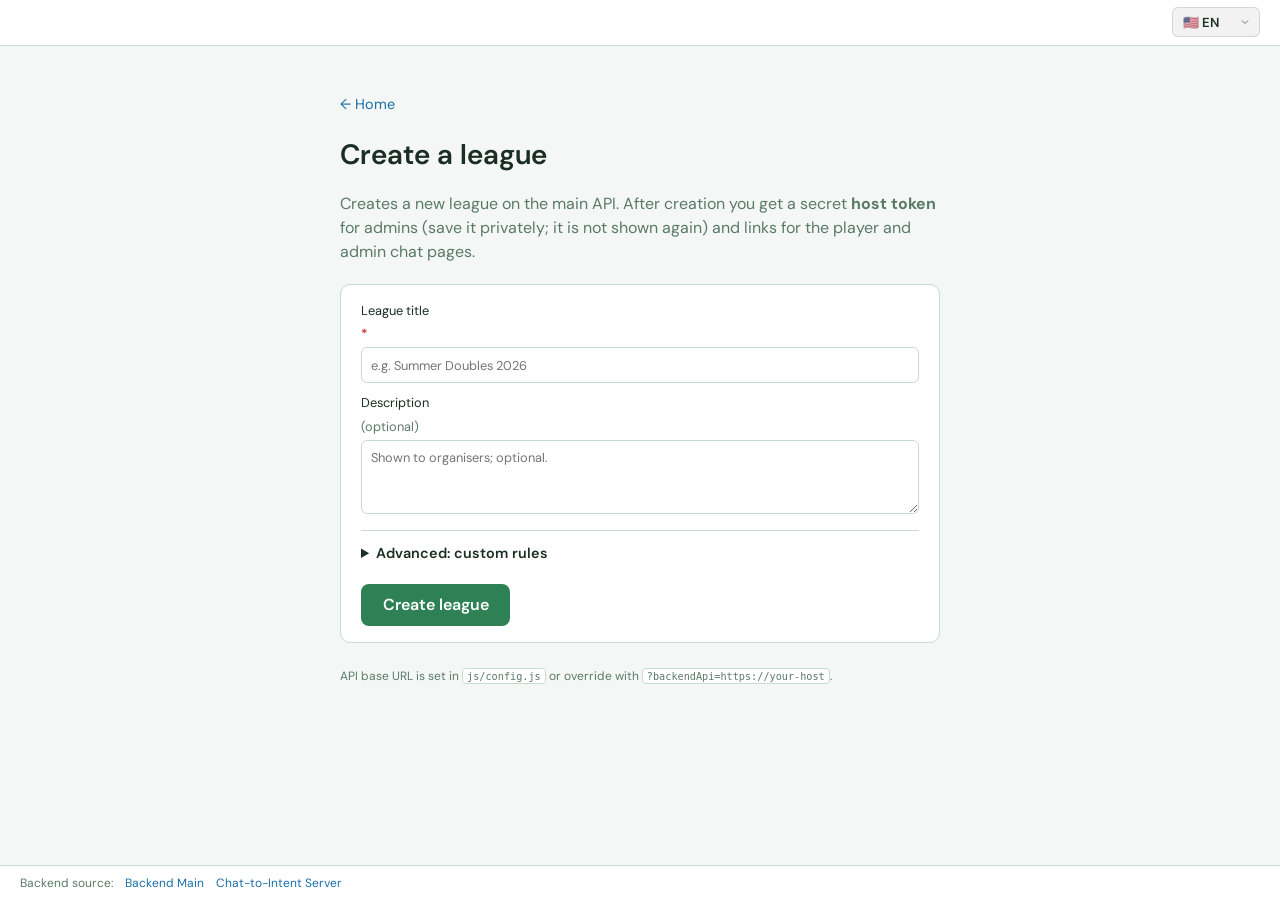
==== create-league/index.html @ a0572a2d "refactoring_unifying_term_eligible_players_to_allowlist" ====
<!DOCTYPE html>
<html lang="en">
  <head>
    <meta charset="UTF-8" />
    <meta name="viewport" content="width=device-width, initial-scale=1" />
    <title>Create league — Tennis League Management Bot</title>
    <link rel="preconnect" href="https://fonts.googleapis.com" />
    <link rel="preconnect" href="https://fonts.gstatic.com" crossorigin />
    <link
      href="https://fonts.googleapis.com/css2?family=DM+Sans:ital,opsz,wght@0,9..40,400;0,9..40,500;0,9..40,600;1,9..40,400&family=Noto+Sans+KR:wght@400;500;600&display=swap"
      rel="stylesheet"
    />
    <link rel="stylesheet" href="/css/styles.css" />
    <script>
      (function () {
        var t = localStorage.getItem("tlchat-theme");
        if (!t) t = window.matchMedia && window.matchMedia("(prefers-color-scheme: dark)").matches ? "dark" : "light";
        document.documentElement.setAttribute("data-theme", t);
      })();
    </script>
  </head>
  <body data-i18n-title-key="meta.titleCreateLeague">
    <div id="tlchat-site-header-root"></div>
    <main class="landing create-league-page">
      <p class="create-league-back">
        <a href="/" data-i18n="common.homeLink"></a>
      </p>
      <h1 data-i18n="createLeague.h1"></h1>
      <p class="create-league-intro" data-i18n-html="createLeague.introHtml"></p>

      <form id="create-league-form" class="create-league-form" novalidate>
        <div class="form-grid">
          <label>
            <span data-i18n="createLeague.labelTitle"></span> <span class="req">*</span>
            <input
              type="text"
              name="title"
              required
              autocomplete="organization"
              maxlength="500"
              data-i18n-placeholder="createLeague.placeholderTitle"
            />
          </label>
          <label>
            <span data-i18n="createLeague.labelDescription"></span>
            <span class="optional-label" data-i18n="createLeague.optional"></span>
            <textarea
              name="description"
              rows="3"
              maxlength="2000"
              data-i18n-placeholder="createLeague.placeholderDescription"
            ></textarea>
          </label>
        </div>

        <details class="create-league-advanced">
          <summary data-i18n="createLeague.advancedSummary"></summary>
          <p class="hint" data-i18n="createLeague.advancedHint"></p>
          <div class="form-grid">
            <label>
              <span class="field-label-with-help">
                <span data-i18n="createLeague.labelMatchPair"></span>
                <button
                  type="button"
                  class="help-icon"
                  data-help-key="matchPair"
                  aria-haspopup="dialog"
                  data-i18n-aria-label="createLeague.help.matchPairAria"
                >
                  ?
                </button>
              </span>
              <select name="match_pair_idempotency">
                <option value="once_per_league" selected data-i18n="createLeague.optionOncePerLeague"></option>
                <option value="none" data-i18n="createLeague.optionAllowMultiple"></option>
              </select>
            </label>
            <label>
              <span class="field-label-with-help">
                <span data-i18n="createLeague.labelOneTeamPerPlayer"></span>
                <button
                  type="button"
                  class="help-icon"
                  data-help-key="oneTeamPerPlayer"
                  aria-haspopup="dialog"
                  data-i18n-aria-label="createLeague.help.oneTeamPerPlayerAria"
                >
                  ?
                </button>
              </span>
              <select name="one_team_per_player">
                <option value="false" data-i18n="createLeague.optionOTPPFalse"></option>
                <option value="true" selected data-i18n="createLeague.optionOTPPTrue"></option>
              </select>
            </label>
            <div class="allowlist-field">
              <span class="field-label-with-help allowlist-label-row">
                <label
                  for="require-allowlist-toggle"
                  data-i18n="createLeague.labelRequireAllowlist"
                ></label>
                <input
                  type="checkbox"
                  name="require_allowlist"
                  id="require-allowlist-toggle"
                  class="allowlist-toggle-input"
                  data-allowlist-toggle
                />
                <button
                  type="button"
                  class="help-icon"
                  data-help-key="requireAllowlist"
                  aria-haspopup="dialog"
                  data-i18n-aria-label="createLeague.help.requireAllowlistAria"
                >
                  ?
                </button>
              </span>
              <div
                class="chips-input"
                data-allowlist-chips
                data-enabled="false"
                aria-disabled="true"
              >
                <input
                  type="text"
                  id="allowlist-chips-input"
                  class="chips-input-field"
                  autocomplete="off"
                  spellcheck="false"
                  disabled
                  data-i18n-placeholder="createLeague.allowlistChipsPlaceholder"
                  data-i18n-aria-label="createLeague.allowlistChipsAria"
                />
              </div>
              <p class="hint" data-i18n="createLeague.allowlistChipsHint"></p>
              <p class="hint" data-i18n="createLeague.requireAllowlistHint"></p>
            </div>
            <label>
              <span class="field-label-with-help">
                <span data-i18n="createLeague.labelRankingSubject"></span>
                <button
                  type="button"
                  class="help-icon"
                  data-help-key="rankingSubject"
                  aria-haspopup="dialog"
                  data-i18n-aria-label="createLeague.help.rankingSubjectAria"
                >
                  ?
                </button>
              </span>
              <select name="ranking_subject">
                <option value="team" selected data-i18n="createLeague.optionRankingSubjectTeam"></option>
                <option value="player" data-i18n="createLeague.optionRankingSubjectPlayer"></option>
              </select>
            </label>
            <p class="hint create-league-cross-rule-hint" data-i18n="createLeague.crossRuleHint"></p>
            <label>
              <span class="field-label-with-help">
                <span data-i18n="createLeague.labelTieBreakerPrimary"></span>
                <button
                  type="button"
                  class="help-icon"
                  data-help-key="tieBreakers"
                  aria-haspopup="dialog"
                  data-i18n-aria-label="createLeague.help.tieBreakersAria"
                >
                  ?
                </button>
              </span>
              <select name="tie_breaker_primary" data-tie-breaker="primary">
                <option value="matches_won" selected data-i18n="createLeague.metricMatchesWon"></option>
                <option value="match_diff" data-i18n="createLeague.metricMatchDiff"></option>
                <option value="games_won" data-i18n="createLeague.metricGamesWon"></option>
                <option value="games_lost" data-i18n="createLeague.metricGamesLost"></option>
                <option value="games_diff" data-i18n="createLeague.metricGamesDiff"></option>
                <option value="win_pct" data-i18n="createLeague.metricWinPct"></option>
              </select>
            </label>
            <label>
              <span data-i18n="createLeague.labelTieBreakerSecondary"></span>
              <select name="tie_breaker_secondary" data-tie-breaker="secondary">
                <option value="" selected data-i18n="createLeague.metricNone"></option>
                <option value="matches_won" data-i18n="createLeague.metricMatchesWon"></option>
                <option value="match_diff" data-i18n="createLeague.metricMatchDiff"></option>
                <option value="games_won" data-i18n="createLeague.metricGamesWon"></option>
                <option value="games_lost" data-i18n="createLeague.metricGamesLost"></option>
                <option value="games_diff" data-i18n="createLeague.metricGamesDiff"></option>
                <option value="win_pct" data-i18n="createLeague.metricWinPct"></option>
              </select>
            </label>
            <label>
              <span data-i18n="createLeague.labelTieBreakerTertiary"></span>
              <select name="tie_breaker_tertiary" data-tie-breaker="tertiary">
                <option value="" selected data-i18n="createLeague.metricNone"></option>
                <option value="matches_won" data-i18n="createLeague.metricMatchesWon"></option>
                <option value="match_diff" data-i18n="createLeague.metricMatchDiff"></option>
                <option value="games_won" data-i18n="createLeague.metricGamesWon"></option>
                <option value="games_lost" data-i18n="createLeague.metricGamesLost"></option>
                <option value="games_diff" data-i18n="createLeague.metricGamesDiff"></option>
                <option value="win_pct" data-i18n="createLeague.metricWinPct"></option>
              </select>
            </label>
          </div>
        </details>

        <div class="create-league-actions">
          <button type="submit" class="btn-primary" id="create-league-submit" data-i18n="createLeague.submit"></button>
        </div>
      </form>

      <div id="create-league-error" class="create-league-alert create-league-alert-error" hidden></div>

      <section id="create-league-success" class="create-league-success" hidden>
        <h2 data-i18n="createLeague.successH2"></h2>
        <p data-i18n="createLeague.successP"></p>
        <dl class="create-league-credentials">
          <div>
            <dt data-i18n="createLeague.hostToken"></dt>
            <dd>
              <code id="out-host-token"></code>
              <button type="button" class="btn-ghost" data-copy-target="out-host-token" data-i18n="createLeague.copy"></button>
            </dd>
          </div>
        </dl>
        <div class="create-league-links">
          <p><strong data-i18n="createLeague.openPages"></strong></p>
          <ul>
            <li><a id="link-player" href="#" data-i18n="createLeague.linkPlayer"></a></li>
            <li><a id="link-admin" href="#" data-i18n="createLeague.linkAdmin"></a></li>
          </ul>
        </div>
      </section>

      <p class="hint create-league-config-hint" data-i18n-html="common.configHint"></p>
    </main>

    <div id="create-league-help-modal" class="help-modal" hidden>
      <div class="help-modal-backdrop" tabindex="-1" aria-hidden="true"></div>
      <div
        class="help-modal-card"
        role="dialog"
        aria-modal="true"
        aria-labelledby="create-league-help-title"
      >
        <div class="help-modal-header">
          <h2 id="create-league-help-title" class="help-modal-title"></h2>
          <button
            type="button"
            class="help-modal-close"
            data-i18n-aria-label="createLeague.help.modalCloseAria"
          >
            ×
          </button>
        </div>
        <div id="create-league-help-body" class="help-modal-body"></div>
      </div>
    </div>
    <footer class="chat-footer">
      <span data-i18n="footer.backendSource"></span>
      <a href="https://github.com/swjeong0825/TLMB_backend_main" target="_blank" rel="noopener noreferrer">Backend Main</a>
      <a href="https://github.com/swjeong0825/TLMB_chat_to_intent" target="_blank" rel="noopener noreferrer">Chat-to-Intent Server</a>
    </footer>
    <script src="/js/i18n.js"></script>
    <script src="/js/site-header.js"></script>
    <script src="/js/config.js"></script>
    <script src="/js/user-facing-errors.js"></script>
    <script src="/js/create-league.js"></script>
    <script>
      TLCHAT_I18N.initPage();
    </script>
  </body>
</html>
---- css/styles.css ----
:root {
  --bg: #0f1419;
  --surface: #1a2332;
  --surface-2: #243044;
  --border: #2d3a4f;
  --text: #e8eef7;
  --muted: #8b9cb3;
  --accent: #3d9a6a;
  --accent-dim: #2d7a52;
  --danger: #c94c4c;
  --user-bubble: #1e4d3a;
  --bot-bubble: #243044;
  --warn: #c9a227;
  --theme-toggle-bg: rgba(255, 255, 255, 0.08);
  --theme-toggle-border: rgba(255, 255, 255, 0.15);
  font-family: "DM Sans", "Noto Sans KR", system-ui, sans-serif;
}

[data-theme="light"] {
  --bg: #f4f7f5;
  --surface: #ffffff;
  --surface-2: #eaf2ee;
  --border: #c8dbd1;
  --text: #1a2e24;
  --muted: #5a7a69;
  --accent: #2e8055;
  --accent-dim: #236644;
  --danger: #c0392b;
  --user-bubble: #d4eddf;
  --bot-bubble: #ffffff;
  --warn: #b07d10;
  --theme-toggle-bg: rgba(0, 0, 0, 0.05);
  --theme-toggle-border: rgba(0, 0, 0, 0.12);
}

[data-theme="light"] a {
  color: #1a6fa8;
}

[data-theme="light"] .badge.admin {
  color: #8a5f00;
  background: rgba(201, 162, 39, 0.15);
}

[data-theme="light"] .msg-error {
  background: rgba(192, 57, 43, 0.09);
}

[data-theme="light"] .response-callout-success {
  background: rgba(46, 128, 85, 0.1);
}

[data-theme="light"] .response-callout-clarify {
  background: rgba(234, 179, 8, 0.2);
  border-color: rgba(176, 125, 16, 0.35);
  border-left-color: var(--warn);
}

[data-theme="light"] .btn-secondary:hover {
  background: rgba(46, 128, 85, 0.12);
}

*,
*::before,
*::after {
  box-sizing: border-box;
}

html,
body {
  margin: 0;
  height: 100%;
  background: var(--bg);
  color: var(--text);
  line-height: 1.5;
}

body {
  display: flex;
  flex-direction: column;
}

#app-root {
  display: flex;
  flex-direction: column;
  flex: 1;
  min-height: 0;
}

a {
  color: #7ec8ff;
  text-decoration: none;
}

a:hover {
  text-decoration: underline;
}

.landing {
  flex: 1;
  max-width: 40rem;
  margin: 3rem auto;
  padding: 0 1.25rem;
  width: 100%;
}

.landing h1 {
  font-weight: 600;
  font-size: 1.75rem;
  margin-bottom: 0.5rem;
}

.landing code {
  font-size: 0.85em;
  background: var(--surface);
  padding: 0.15em 0.4em;
  border-radius: 4px;
  border: 1px solid var(--border);
}

.landing .examples {
  margin-top: 1.5rem;
  padding: 1rem 1.25rem;
  background: var(--surface);
  border: 1px solid var(--border);
  border-radius: 10px;
}

.landing .examples h2 {
  font-size: 1rem;
  margin: 0 0 0.75rem;
  color: var(--muted);
  font-weight: 500;
}

.landing .examples ul {
  margin: 0;
  padding-left: 1.25rem;
}

.landing .examples li {
  margin: 0.5rem 0;
  word-break: break-all;
}

.app-header {
  flex-shrink: 0;
  padding: 0.85rem 1.25rem;
  border-bottom: 1px solid var(--border);
  background: var(--surface);
  display: flex;
  align-items: center;
  justify-content: space-between;
  gap: 1rem;
  flex-wrap: wrap;
}

.app-header > div:first-child {
  display: flex;
  flex-direction: row;
  align-items: center;
  gap: 0.5rem;
  flex-wrap: wrap;
  min-width: 0;
}

.app-header h1,
.app-header .chat-header-title {
  margin: 0;
  font-size: 1.1rem;
  font-weight: 600;
}

.chat-header-title-block {
  flex: 1 1 auto;
  min-width: min(14rem, 72vw);
  max-width: 100%;
  min-height: 1.35em;
  text-align: left;
}

.chat-header-title.chat-header-title--loading {
  display: flex;
  align-items: center;
  justify-content: center;
  min-height: 1.35em;
}

.chat-header-title-loader {
  display: inline-flex;
  align-items: center;
  gap: 0.35rem;
}

.chat-header-title-dot {
  width: 0.35rem;
  height: 0.35rem;
  border-radius: 50%;
  background: var(--muted);
  opacity: 0.45;
  animation: chat-header-title-dot 1.05s ease-in-out infinite;
}

.chat-header-title-dot:nth-child(2) {
  animation-delay: 0.15s;
}

.chat-header-title-dot:nth-child(3) {
  animation-delay: 0.3s;
}

@keyframes chat-header-title-dot {
  0%,
  70%,
  100% {
    transform: translateY(0);
    opacity: 0.35;
  }
  35% {
    transform: translateY(-0.22rem);
    opacity: 1;
  }
}

.app-header .meta {
  font-size: 0.8rem;
  color: var(--muted);
  max-width: 28rem;
  word-break: break-all;
}

.badge {
  display: inline-block;
  font-size: 0.7rem;
  font-weight: 600;
  text-transform: uppercase;
  letter-spacing: 0.04em;
  padding: 0.2rem 0.5rem;
  border-radius: 4px;
  background: var(--surface-2);
  color: var(--muted);
  border: 1px solid var(--border);
}

.badge.admin {
  border-color: var(--warn);
  color: #f0d060;
  background: rgba(201, 162, 39, 0.12);
}

.app-header .badge {
  flex-shrink: 0;
}

.chat-main {
  flex: 1;
  display: flex;
  flex-direction: column;
  max-width: 52rem;
  width: 100%;
  margin: 0 auto;
  min-height: 0;
}

@media (min-width: 521px) {
  .chat-main.is-empty {
    justify-content: center;
    padding-bottom: 4rem;
  }

  .chat-main.is-empty .messages {
    display: none;
  }
}

.messages {
  flex: 1;
  overflow-y: auto;
  padding: 1rem 1.25rem 1.5rem;
  display: flex;
  flex-direction: column;
  gap: 1rem;
}

.msg {
  max-width: 92%;
  padding: 0.75rem 1rem;
  border-radius: 12px;
  border: 1px solid var(--border);
}

.msg.user {
  align-self: flex-end;
  background: var(--user-bubble);
}

.msg.assistant {
  align-self: flex-start;
  background: var(--bot-bubble);
}

.msg .label {
  font-size: 0.7rem;
  text-transform: uppercase;
  letter-spacing: 0.05em;
  color: var(--muted);
  margin-bottom: 0.35rem;
}

.msg-error {
  border-color: var(--danger);
  background: rgba(201, 76, 76, 0.12);
}

.msg-error .error-user-facing {
  font-size: 0.9rem;
  line-height: 1.45;
}

.msg-loading {
  max-width: max-content;
}

.typing-indicator {
  display: inline-flex;
  align-items: center;
  gap: 0.25rem;
  padding: 0.15rem 0;
  height: 1rem;
}

.typing-indicator > span {
  width: 0.4rem;
  height: 0.4rem;
  border-radius: 50%;
  background: var(--muted);
  display: inline-block;
  opacity: 0.35;
  animation: tlchat-typing-bounce 1.2s infinite ease-in-out;
}

.typing-indicator > span:nth-child(2) {
  animation-delay: 0.15s;
}

.typing-indicator > span:nth-child(3) {
  animation-delay: 0.3s;
}

@keyframes tlchat-typing-bounce {
  0%,
  60%,
  100% {
    opacity: 0.35;
    transform: translateY(0);
  }
  30% {
    opacity: 1;
    transform: translateY(-3px);
  }
}

@media (prefers-reduced-motion: reduce) {
  .typing-indicator > span {
    animation: none;
    opacity: 0.55;
  }
}

.data-panel {
  margin-top: 0.75rem;
  padding-top: 0.75rem;
  border-top: 1px solid var(--border);
}

.data-panel h3 {
  margin: 0 0 0.5rem;
  font-size: 0.85rem;
  font-weight: 600;
  color: var(--muted);
}

.server-message {
  font-size: 0.9rem;
  line-height: 1.45;
  margin-bottom: 0.35rem;
}

.response-callout {
  padding: 0.65rem 0.85rem;
  border-radius: 10px;
  border: 1px solid var(--border);
  font-size: 0.9rem;
  line-height: 1.45;
}

.response-callout-clarify {
  background: rgba(234, 179, 8, 0.14);
  border-color: rgba(201, 162, 39, 0.4);
  border-left-width: 3px;
  border-left-color: var(--warn);
}

.response-callout-success {
  background: rgba(61, 154, 106, 0.12);
  border-color: var(--accent);
}

.response-json {
  max-height: 14rem;
  overflow: auto;
  margin: 0.5rem 0 0;
  padding: 0.65rem 0.75rem;
  border-radius: 8px;
  background: var(--bg);
  border: 1px solid var(--border);
  font-size: 0.72rem;
  line-height: 1.4;
}

.roster-block {
  margin-top: 0.65rem;
}

.roster-block:first-child {
  margin-top: 0;
}

.roster-heading {
  margin: 0 0 0.4rem;
  font-size: 0.72rem;
  font-weight: 600;
  text-transform: uppercase;
  letter-spacing: 0.05em;
  color: var(--muted);
}

.roster-list {
  list-style: none;
  margin: 0;
  padding: 0;
  display: flex;
  flex-direction: column;
  gap: 0.35rem;
}

.roster-item {
  margin: 0;
  padding: 0.5rem 0.65rem;
  border-radius: 8px;
  background: var(--bg);
  border: 1px solid var(--border);
  font-size: 0.88rem;
}

.roster-pair {
  font-weight: 500;
}

.roster-plus {
  color: var(--muted);
  font-weight: 400;
}

.roster-list-players .roster-item {
  padding: 0.4rem 0.65rem;
}

table.data {
  width: 100%;
  border-collapse: collapse;
  font-size: 0.85rem;
}

table.data th,
table.data td {
  text-align: left;
  padding: 0.45rem 0.5rem;
  border-bottom: 1px solid var(--border);
}

table.data th {
  color: var(--muted);
  font-weight: 500;
}

.standings-table-wrap {
  overflow-x: auto;
  max-width: 100%;
}

table.data th.standings-metric-rank,
table.data td.standings-metric-rank strong {
  font-weight: 700;
}

table.data th.standings-metric-rank {
  color: var(--text);
}

.match-form-roster-notes {
  margin-top: 0.5rem;
  margin-bottom: 0.15rem;
}

.match-form-roster-notes p {
  margin: 0.4em 0;
}

.match-form-roster-notes p:first-child {
  margin-top: 0;
}

.match-form-roster-notes .roster-note-warn {
  color: var(--warn);
}

.action-card {
  margin-top: 0.75rem;
  padding: 1rem;
  background: var(--bg);
  border: 1px solid var(--border);
  border-radius: 8px;
}

.action-card .row {
  display: grid;
  gap: 0.35rem;
  margin-bottom: 0.65rem;
  font-size: 0.8rem;
}

.action-card .row label {
  color: var(--muted);
  font-size: 0.72rem;
  text-transform: uppercase;
  letter-spacing: 0.04em;
}

.action-card .method-url {
  word-break: break-all;
  font-family: ui-monospace, monospace;
  font-size: 0.78rem;
}

.action-card fieldset {
  border: 1px solid var(--border);
  border-radius: 8px;
  margin: 0.75rem 0 0;
  padding: 0.75rem;
}

.action-card fieldset legend {
  font-size: 0.75rem;
  color: var(--muted);
  padding: 0 0.35rem;
}

.form-grid {
  display: grid;
  gap: 0.65rem;
}

.form-grid label {
  display: flex;
  flex-direction: column;
  gap: 0.25rem;
  font-size: 0.8rem;
}

.form-grid input {
  padding: 0.45rem 0.55rem;
  border-radius: 6px;
  border: 1px solid var(--border);
  background: var(--surface);
  color: var(--text);
  font: inherit;
  width: 100%;
  min-width: 0;
  box-sizing: border-box;
}

.form-grid .nick-pair {
  display: grid;
  grid-template-columns: 1fr 1fr;
  gap: 0.5rem;
  align-items: end;
  min-width: 0;
}

.form-grid .nick-pair label {
  min-width: 0;
}

.form-scores-group {
  display: flex;
  flex-direction: column;
  gap: 0.35rem;
}

.form-scores-heading {
  font-size: 0.8rem;
  font-weight: 600;
  color: var(--text);
  margin: 0;
}

.form-scores-row {
  display: grid;
  grid-template-columns: 1fr 1fr;
  gap: 0.5rem;
  align-items: end;
  min-width: 0;
}

.form-scores-row label {
  display: flex;
  flex-direction: column;
  gap: 0.25rem;
  font-size: 0.8rem;
  min-width: 0;
}

/* Match score picker: <select> renders as a native wheel on iOS and a
 * list/dropdown elsewhere, all of which prevent free-form typing. */
.form-score-select {
  padding: 0.45rem 0.55rem;
  border-radius: 6px;
  border: 1px solid var(--border);
  background: var(--surface);
  color: var(--text);
  font: inherit;
  width: 100%;
  min-width: 0;
  box-sizing: border-box;
  appearance: auto;
}

@media (max-width: 520px) {
  .form-score-select {
    font-size: 1rem;
  }
}

.composer {
  flex-shrink: 0;
  padding: 0.85rem 1.25rem 1.25rem;
  border-top: 1px solid var(--border);
  background: var(--surface);
}

.composer form {
  display: flex;
  gap: 0.5rem;
  align-items: flex-end;
}

.composer-input-wrap {
  position: relative;
  flex: 1;
}

.chat-mention-popover {
  position: absolute;
  left: 0;
  right: 0;
  bottom: 100%;
  margin-bottom: 6px;
  max-height: min(220px, 40vh);
  overflow-y: auto;
  border-radius: 10px;
  border: 1px solid var(--border);
  background: var(--surface);
  box-shadow: 0 -4px 20px rgba(0, 0, 0, 0.12);
  z-index: 20;
}

[data-theme="dark"] .chat-mention-popover {
  box-shadow: 0 -4px 24px rgba(0, 0, 0, 0.45);
}

.chat-mention-item {
  padding: 0.45rem 0.65rem;
  font-size: 0.9rem;
  cursor: pointer;
  color: var(--text);
  border-bottom: 1px solid var(--border);
}

.chat-mention-item:last-child {
  border-bottom: none;
}

.chat-mention-item[role="option"]:hover,
.chat-mention-item[role="option"].is-active {
  background: rgba(61, 154, 106, 0.14);
}

.chat-mention-item.chat-mention-status {
  cursor: default;
  color: var(--muted);
  font-size: 0.85rem;
}

.chat-mention-item.chat-mention-status:hover {
  background: transparent;
}

.composer textarea {
  width: 100%;
  min-height: 4.5rem;
  resize: none;
  overflow-y: hidden;
  padding: 0.55rem 3rem 0.55rem 0.65rem;
  border-radius: 12px;
  border: 1px solid var(--border);
  background: var(--bg);
  color: var(--text);
  font: inherit;
  line-height: 1.4;
  box-sizing: border-box;
}

.composer button[type="submit"] {
  position: absolute;
  right: 0.5rem;
  bottom: 0.65rem;
  width: 2rem;
  height: 2rem;
  border-radius: 50%;
  border: none;
  background: var(--accent);
  color: #fff;
  cursor: pointer;
  display: flex;
  align-items: center;
  justify-content: center;
  padding: 0;
  transition: background 0.15s;
}

.composer button[type="submit"]:hover {
  background: var(--accent-dim);
}

.composer button[type="submit"]:disabled {
  opacity: 0.4;
  cursor: not-allowed;
}

.btn-secondary {
  margin-top: 0.65rem;
  padding: 0.45rem 0.85rem;
  border-radius: 8px;
  border: 1px solid var(--accent);
  background: transparent;
  color: var(--accent);
  font: inherit;
  font-weight: 600;
  cursor: pointer;
}

.btn-secondary:hover {
  background: rgba(61, 154, 106, 0.15);
}

.btn-secondary:disabled {
  opacity: 0.5;
  cursor: not-allowed;
}

.match-picker .match-picker-heading {
  display: flex;
  flex-wrap: wrap;
  align-items: center;
  gap: 0.35rem;
  margin: 0 0 0.5rem;
  font-size: 0.8rem;
  color: var(--muted);
}

.match-picker .match-picker-heading-label {
  margin-right: 0.15rem;
}

.match-picker .match-picker-filter {
  display: inline-block;
  padding: 0.1rem 0.5rem;
  border: 1px solid var(--border);
  border-radius: 999px;
  background: var(--surface-2);
  color: var(--text);
  font-size: 0.78rem;
}

.match-picker-table td.match-picker-actions {
  width: 1%;
  white-space: nowrap;
  text-align: right;
}

.btn-edit-row {
  padding: 0.25rem 0.6rem;
  border-radius: 6px;
  border: 1px solid var(--accent);
  background: transparent;
  color: var(--accent);
  font: inherit;
  font-size: 0.78rem;
  font-weight: 600;
  cursor: pointer;
}

.btn-edit-row:hover {
  background: rgba(61, 154, 106, 0.15);
}

.match-picker-edit-row > td {
  padding: 0.25rem 0 0.65rem;
  border-bottom: 1px solid var(--border);
  background: transparent;
}

.match-picker-edit-card {
  margin-top: 0.35rem;
}

.hint {
  font-size: 0.75rem;
  color: var(--muted);
  margin-top: 0.5rem;
}

.chat-footer {
  flex-shrink: 0;
  display: flex;
  flex-wrap: wrap;
  align-items: center;
  gap: 0.75rem;
  padding: 0.5rem 1.25rem;
  border-top: 1px solid var(--border);
  background: var(--surface);
  font-size: 0.75rem;
  color: var(--muted);
}

/* Placeholder until site-header.js + initPage() replace it */
#tlchat-site-header-root:empty {
  display: none;
}

/* Top bar language switch (static pages) */
.site-header {
  flex-shrink: 0;
  display: flex;
  justify-content: flex-end;
  align-items: center;
  padding: 0.45rem 1.25rem;
  border-bottom: 1px solid var(--border);
  background: var(--surface);
}

.locale-dropdown-wrap {
  display: flex;
  align-items: center;
}

.locale-dropdown {
  margin: 0;
  padding: 0.35rem 2rem 0.35rem 0.65rem;
  border-radius: 6px;
  border: 1px solid var(--theme-toggle-border);
  background: var(--theme-toggle-bg);
  color: var(--text);
  font: inherit;
  font-size: 0.82rem;
  font-weight: 600;
  line-height: 1.3;
  cursor: pointer;
  min-width: 5.5rem;
  appearance: none;
  background-image: url("data:image/svg+xml,%3Csvg xmlns='http://www.w3.org/2000/svg' width='12' height='12' viewBox='0 0 24 24' fill='none' stroke='%238b9cb3' stroke-width='2'%3E%3Cpath d='M6 9l6 6 6-6'/%3E%3C/svg%3E");
  background-repeat: no-repeat;
  background-position: right 0.5rem center;
  transition: color 0.15s, background-color 0.15s, border-color 0.15s;
}

[data-theme="light"] .locale-dropdown {
  background-image: url("data:image/svg+xml,%3Csvg xmlns='http://www.w3.org/2000/svg' width='12' height='12' viewBox='0 0 24 24' fill='none' stroke='%235a7a69' stroke-width='2'%3E%3Cpath d='M6 9l6 6 6-6'/%3E%3C/svg%3E");
}

.locale-dropdown:hover {
  border-color: var(--border);
  background-color: var(--surface-2);
}

.locale-dropdown:focus {
  outline: 2px solid var(--accent);
  outline-offset: 2px;
}

.locale-dropdown option {
  font-weight: 500;
  background: var(--surface);
  color: var(--text);
}

.locale-dropdown--compact {
  padding: 0.28rem 1.85rem 0.28rem 0.5rem;
  font-size: 0.78rem;
  min-width: 5rem;
}

.locale-dropdown-wrap--compact {
  flex-shrink: 0;
}

.app-header-actions {
  display: flex;
  align-items: center;
  gap: 0.5rem;
  flex-shrink: 0;
}

.empty-state {
  text-align: center;
  color: var(--muted);
  padding: 2rem 1rem;
  font-size: 0.9rem;
}

/* ── Intent helper panel ───────────────────────────────────────────────── */

.intent-helper {
  flex-shrink: 0;
  background: var(--surface);
  border-bottom: 1px solid var(--border);
}

.intent-helper-title {
  font-size: 1rem;
  font-weight: 700;
  color: var(--text);
}

.intent-helper-summary {
  display: flex;
  align-items: center;
  gap: 0.5rem;
  padding: 0.55rem 1.25rem;
  font-size: 0.8rem;
  font-weight: 500;
  color: var(--muted);
  cursor: pointer;
  list-style: none;
  user-select: none;
}

.intent-helper-summary::-webkit-details-marker {
  display: none;
}

.intent-helper-summary::before {
  content: "▶";
  font-size: 0.6rem;
  transition: transform 0.15s;
  color: var(--muted);
}

.intent-helper[open] .intent-helper-summary::before {
  transform: rotate(90deg);
}

.intent-helper-summary:hover {
  color: var(--text);
}

.intent-helper-hint {
  font-size: 0.75rem;
  font-weight: 400;
  color: var(--muted);
  white-space: nowrap;
  overflow: hidden;
  text-overflow: ellipsis;
  min-width: 0;
}

.intent-helper-hint-cmd {
  font-family: ui-monospace, SFMono-Regular, Menlo, Monaco, Consolas, monospace;
  font-size: 0.72rem;
  padding: 0.05rem 0.3rem;
  border-radius: 3px;
  background: var(--surface-2);
  border: 1px solid var(--border);
  color: var(--text);
}

@media (max-width: 520px) {
  .intent-helper-hint {
    display: none;
  }
}

.intent-helper-count {
  margin-left: auto;
  font-size: 0.7rem;
  font-weight: 600;
  padding: 0.15rem 0.45rem;
  border-radius: 4px;
  background: var(--surface-2);
  border: 1px solid var(--border);
  color: var(--muted);
}

.intent-helper-body {
  padding: 0.75rem 1.25rem 1rem;
  display: flex;
  flex-direction: column;
  gap: 1rem;
  max-height: 30vh;
  overflow-y: auto;
}

.intent-group-title {
  font-size: 0.7rem;
  font-weight: 600;
  text-transform: uppercase;
  letter-spacing: 0.06em;
  color: var(--muted);
  margin-bottom: 0.5rem;
}

.intent-group {
  display: flex;
  flex-direction: column;
  gap: 0.5rem;
}

.intent-item {
  padding: 0;
  border-radius: 8px;
  background: var(--bg);
  border: 1px solid var(--border);
  overflow: hidden;
}

.intent-accordion > .intent-item-summary {
  display: flex;
  align-items: center;
  gap: 0.45rem;
  padding: 0.6rem 0.75rem;
  cursor: pointer;
  list-style: none;
  user-select: none;
}

.intent-accordion > .intent-item-summary::-webkit-details-marker {
  display: none;
}

.intent-chevron {
  flex-shrink: 0;
  display: inline-flex;
  align-items: center;
  justify-content: center;
  width: 1.1em;
  min-height: 1em;
  font-size: 0.72rem;
  font-weight: 700;
  color: var(--muted);
  line-height: 1;
}

.intent-chevron::before {
  content: ">";
}

.intent-accordion[open] > .intent-item-summary .intent-chevron::before {
  content: "▼";
  font-size: 0.58rem;
  line-height: 1;
}

.intent-item-details {
  padding: 0 0.75rem 0.65rem 0.75rem;
  padding-left: calc(0.75rem + 1.1em + 0.45rem);
  border-top: 1px solid var(--border);
  background: var(--surface-2);
}

.intent-item-details .intent-desc {
  padding-top: 0.45rem;
}

.intent-name {
  font-size: 0.75rem;
  font-weight: 600;
  font-family: ui-monospace, monospace;
  color: var(--accent);
  margin-bottom: 0;
}

.admin-intents .intent-name {
  color: var(--warn);
}

.intent-desc {
  font-size: 0.78rem;
  color: var(--text);
  margin-bottom: 0.35rem;
}

.intent-examples {
  display: flex;
  flex-wrap: wrap;
  gap: 0.3rem;
}

.intent-ex {
  font-size: 0.7rem;
  color: var(--muted);
  background: var(--surface-2);
  border: 1px solid var(--border);
  border-radius: 4px;
  padding: 0.1rem 0.4rem;
  font-style: italic;
}

/* ── Theme toggle button ───────────────────────────────────────────────── */

.theme-toggle {
  flex-shrink: 0;
  display: inline-flex;
  align-items: center;
  justify-content: center;
  padding: 0.35rem 0.45rem;
  border-radius: 6px;
  border: 1px solid var(--theme-toggle-border);
  background: var(--theme-toggle-bg);
  color: var(--muted);
  font: inherit;
  font-size: 0.78rem;
  font-weight: 500;
  cursor: pointer;
  transition: color 0.15s, background 0.15s, border-color 0.15s;
  white-space: nowrap;
}

.theme-toggle:hover {
  color: var(--text);
  background: var(--surface-2);
}

.theme-toggle .theme-icon {
  font-size: 0.9rem;
  line-height: 1;
}

/* ── Create league page ─────────────────────────────────────────────────── */

.create-league-page .create-league-back {
  margin: 0 0 0.5rem;
  font-size: 0.9rem;
}

.create-league-intro {
  color: var(--muted);
  margin-bottom: 1.25rem;
}

.create-league-form {
  padding: 1rem 1.25rem;
  background: var(--surface);
  border: 1px solid var(--border);
  border-radius: 10px;
  margin-bottom: 1rem;
}

.create-league-form .form-grid textarea,
.create-league-form .form-grid select {
  padding: 0.45rem 0.55rem;
  border-radius: 6px;
  border: 1px solid var(--border);
  background: var(--surface);
  color: var(--text);
  font: inherit;
  width: 100%;
}

.create-league-form .form-grid textarea {
  min-height: 4.5rem;
  resize: vertical;
}

.req {
  color: var(--danger);
  font-weight: 600;
}

.optional-label {
  color: var(--muted);
  font-weight: 400;
}

.checkbox-row {
  flex-direction: row !important;
  align-items: center;
  gap: 0.5rem;
}

.checkbox-row input {
  width: auto !important;
  margin: 0;
}

.allowlist-field {
  display: flex;
  flex-direction: column;
  gap: 0.45rem;
  font-size: 0.8rem;
}

.allowlist-field > .field-label-with-help label {
  font-size: inherit;
  display: inline;
}

.allowlist-toggle-input {
  width: auto;
  margin: 0;
  accent-color: var(--accent);
  cursor: pointer;
  flex-shrink: 0;
}

.allowlist-label-row label[for="require-allowlist-toggle"] {
  cursor: pointer;
}

.chips-input {
  display: flex;
  flex-wrap: wrap;
  align-items: flex-start;
  gap: 0.35rem;
  min-height: 4.5rem;
  padding: 0.45rem 0.55rem;
  border-radius: 6px;
  border: 1px solid var(--border);
  background: var(--surface);
  color: var(--text);
  cursor: text;
  transition: border-color 0.15s ease, background 0.15s ease, opacity 0.15s ease;
}

.chips-input:focus-within {
  border-color: var(--accent);
}

.chips-input[data-enabled="false"] {
  background: var(--surface-2);
  opacity: 0.65;
  cursor: not-allowed;
}

.chips-input[data-enabled="false"] .chips-input-field {
  cursor: not-allowed;
}

.chips-input-field {
  flex: 1 1 8rem;
  min-width: 6rem;
  border: none;
  outline: none;
  background: transparent;
  color: inherit;
  font: inherit;
  padding: 0.15rem 0;
}

.chips-input-field::placeholder {
  color: var(--muted);
}

.chip {
  display: inline-flex;
  align-items: center;
  gap: 0.3rem;
  padding: 0.15rem 0.35rem 0.15rem 0.55rem;
  background: var(--surface-2);
  border: 1px solid var(--border);
  border-radius: 999px;
  font-size: 0.82rem;
  line-height: 1.3;
  color: var(--text);
  max-width: 100%;
}

.chips-input[data-enabled="true"] .chip {
  background: rgba(61, 154, 106, 0.16);
  border-color: var(--accent);
}

.chip-label {
  overflow: hidden;
  text-overflow: ellipsis;
  white-space: nowrap;
  max-width: 14rem;
}

.chip-remove {
  display: inline-flex;
  align-items: center;
  justify-content: center;
  width: 1.1rem;
  height: 1.1rem;
  padding: 0;
  border: none;
  background: transparent;
  color: var(--muted);
  border-radius: 50%;
  font-size: 0.95rem;
  line-height: 1;
  cursor: pointer;
  transition: background 0.15s ease, color 0.15s ease;
}

.chip-remove:hover,
.chip-remove:focus-visible {
  background: rgba(201, 76, 76, 0.18);
  color: var(--danger);
  outline: none;
}

.chips-input[data-enabled="false"] .chip-remove {
  pointer-events: none;
}

.create-league-advanced {
  margin-top: 1rem;
  padding: 0.75rem 0 0;
  border-top: 1px solid var(--border);
}

.create-league-advanced summary {
  cursor: pointer;
  font-weight: 600;
  font-size: 0.9rem;
  color: var(--text);
  user-select: none;
}

.create-league-advanced summary:hover {
  color: var(--accent);
}

.create-league-advanced[open] summary {
  margin-bottom: 0.5rem;
}

.create-league-actions {
  margin-top: 1.25rem;
}

.btn-primary {
  padding: 0.55rem 1.35rem;
  border-radius: 8px;
  border: none;
  background: var(--accent);
  color: #fff;
  font: inherit;
  font-weight: 600;
  cursor: pointer;
  transition: background 0.15s;
}

.btn-primary:hover:not(:disabled) {
  background: var(--accent-dim);
}

.btn-primary:disabled {
  opacity: 0.5;
  cursor: not-allowed;
}

.btn-ghost {
  margin-left: 0.5rem;
  padding: 0.25rem 0.55rem;
  border-radius: 6px;
  border: 1px solid var(--border);
  background: var(--surface-2);
  color: var(--text);
  font: inherit;
  font-size: 0.78rem;
  font-weight: 500;
  cursor: pointer;
}

.btn-ghost:hover {
  border-color: var(--accent);
  color: var(--accent);
}

.create-league-alert {
  padding: 0.85rem 1rem;
  border-radius: 8px;
  margin-bottom: 1rem;
  font-size: 0.9rem;
  line-height: 1.45;
}

.create-league-alert-error {
  border: 1px solid var(--danger);
  background: rgba(201, 76, 76, 0.12);
  color: var(--text);
}

.create-league-success {
  padding: 1rem 1.25rem;
  background: var(--surface);
  border: 1px solid var(--border);
  border-radius: 10px;
  margin-bottom: 1rem;
}

.create-league-success h2 {
  margin: 0 0 0.5rem;
  font-size: 1.1rem;
  font-weight: 600;
}

.create-league-credentials {
  margin: 1rem 0 0;
}

.create-league-credentials > div {
  margin-bottom: 0.85rem;
}

.create-league-credentials dt {
  font-size: 0.72rem;
  font-weight: 600;
  text-transform: uppercase;
  letter-spacing: 0.04em;
  color: var(--muted);
  margin-bottom: 0.25rem;
}

.create-league-credentials dd {
  margin: 0;
  display: flex;
  flex-wrap: wrap;
  align-items: center;
  gap: 0.35rem;
}

.create-league-credentials code {
  font-size: 0.78rem;
  word-break: break-all;
  flex: 1;
  min-width: 0;
  padding: 0.35rem 0.5rem;
  background: var(--bg);
  border: 1px solid var(--border);
  border-radius: 6px;
}

.create-league-links {
  margin-top: 1.25rem;
  padding-top: 1rem;
  border-top: 1px solid var(--border);
}

.create-league-links ul {
  margin: 0.35rem 0 0;
  padding-left: 1.25rem;
}

.create-league-links li {
  margin: 0.35rem 0;
}

.create-league-config-hint {
  margin-top: 1.5rem;
}

.field-label-with-help {
  display: inline-flex;
  align-items: center;
  flex-wrap: wrap;
  gap: 0.35rem;
  width: 100%;
}

.help-icon {
  flex-shrink: 0;
  margin-left: auto;
  width: 1.35rem;
  height: 1.35rem;
  border-radius: 50%;
  border: 1px solid var(--border);
  background: var(--surface-2);
  color: var(--accent);
  font-size: 0.72rem;
  font-weight: 700;
  line-height: 1;
  cursor: pointer;
  padding: 0;
  display: inline-flex;
  align-items: center;
  justify-content: center;
  transform: translateY(0.05em);
}

.help-icon:hover {
  border-color: var(--accent);
  color: var(--accent-dim);
}

.help-icon:focus-visible {
  outline: 2px solid var(--accent);
  outline-offset: 2px;
}

.help-modal {
  display: none;
  position: fixed;
  inset: 0;
  z-index: 5000;
  align-items: center;
  justify-content: center;
  padding: 1rem;
  box-sizing: border-box;
}

.help-modal:not([hidden]) {
  display: flex;
}

.help-modal-backdrop {
  position: absolute;
  inset: 0;
  background: rgba(15, 20, 25, 0.55);
  cursor: pointer;
}

[data-theme="light"] .help-modal-backdrop {
  background: rgba(26, 46, 36, 0.35);
}

.help-modal-card {
  position: relative;
  z-index: 1;
  max-width: 30rem;
  width: 100%;
  max-height: min(70vh, 28rem);
  overflow-y: auto;
  margin: auto;
  background: var(--surface);
  border: 1px solid var(--border);
  border-radius: 10px;
  box-shadow: 0 12px 44px rgba(0, 0, 0, 0.4);
  padding: 1.1rem 1.25rem 1.25rem;
}

.help-modal-header {
  display: flex;
  align-items: flex-start;
  justify-content: space-between;
  gap: 0.75rem;
  margin-bottom: 0.75rem;
}

.help-modal-title {
  margin: 0;
  font-size: 1.05rem;
  font-weight: 600;
  line-height: 1.35;
  flex: 1;
}

.help-modal-close {
  flex-shrink: 0;
  width: 2rem;
  height: 2rem;
  border-radius: 6px;
  border: 1px solid var(--border);
  background: var(--surface-2);
  color: var(--text);
  font-size: 1.35rem;
  line-height: 1;
  cursor: pointer;
  padding: 0;
  display: inline-flex;
  align-items: center;
  justify-content: center;
}

.help-modal-close:hover {
  border-color: var(--accent);
  color: var(--accent);
}

.help-modal-close:focus-visible {
  outline: 2px solid var(--accent);
  outline-offset: 2px;
}

.help-modal-body p {
  margin: 0 0 0.75rem;
  font-size: 0.9rem;
  line-height: 1.5;
  color: var(--text);
}

.help-modal-body p:last-child {
  margin-bottom: 0;
}

/* ── Find league page ───────────────────────────────────────────────────── */

.find-league-form .form-grid input {
  width: 100%;
}

.find-league-results-wrap {
  padding: 1rem 1.25rem;
  background: var(--surface);
  border: 1px solid var(--border);
  border-radius: 10px;
  margin-bottom: 1rem;
}

.find-league-results-heading {
  margin: 0 0 0.35rem;
  font-size: 1.1rem;
  font-weight: 600;
}

.find-league-results-summary {
  margin: 0 0 1rem;
}

.find-league-results {
  display: flex;
  flex-direction: column;
  gap: 0.85rem;
}

.find-league-card {
  padding: 0.85rem 1rem;
  background: var(--bg);
  border: 1px solid var(--border);
  border-radius: 8px;
}

.find-league-card-title {
  margin: 0 0 0.5rem;
  font-size: 1rem;
  font-weight: 600;
  line-height: 1.35;
}

.find-league-card-id {
  margin: 0 0 0.65rem;
  display: flex;
  flex-wrap: wrap;
  align-items: baseline;
  gap: 0.5rem;
  font-size: 0.88rem;
}

.find-league-card-id-label {
  color: var(--muted);
  font-size: 0.72rem;
  font-weight: 600;
  text-transform: uppercase;
  letter-spacing: 0.04em;
}

.find-league-card-id code {
  font-size: 0.78rem;
  word-break: break-all;
  padding: 0.25rem 0.45rem;
  background: var(--surface);
  border: 1px solid var(--border);
  border-radius: 6px;
}

.find-league-card-actions {
  margin: 0;
  font-size: 0.92rem;
}

/* ── Find league by URL prefix (minimal) ────────────────────────────────── */

.find-league-prefix-shell {
  flex: 1;
  width: 100%;
  max-width: 40rem;
  margin: 0 auto;
  padding: 1rem 1.25rem 1.5rem;
}

.find-league-prefix-outlet {
  min-height: 0;
}

.find-league-prefix-message {
  margin: 0;
  font-size: 0.9rem;
  line-height: 1.45;
  color: var(--text);
}

.find-league-prefix-message-muted {
  color: var(--muted);
}

.find-league-prefix-results {
  margin: 0;
}

.find-league-prefix-results .find-league-card--prefix,
.find-league-page .find-league-results .find-league-card--prefix {
  padding: 0.65rem 0.85rem;
}

.find-league-prefix-results .find-league-card-row,
.find-league-page .find-league-results .find-league-card-row {
  display: flex;
  align-items: center;
  justify-content: space-between;
  gap: 0.75rem;
}

.find-league-prefix-results .find-league-card--prefix .find-league-card-title,
.find-league-page .find-league-results .find-league-card--prefix .find-league-card-title {
  margin: 0;
  flex: 1;
  min-width: 0;
  font-size: 0.95rem;
}

.find-league-card-icon-link {
  flex-shrink: 0;
  display: inline-flex;
  align-items: center;
  justify-content: center;
  width: 2.35rem;
  height: 2.35rem;
  border-radius: 8px;
  border: 1px solid var(--border);
  background: var(--surface-2);
  color: var(--accent);
  line-height: 0;
  transition: border-color 0.15s, background 0.15s, color 0.15s;
}

.find-league-card-icon-link:hover {
  border-color: var(--accent);
  background: var(--surface);
  color: var(--accent-dim);
  text-decoration: none;
}

.find-league-card-icon-link:focus-visible {
  outline: 2px solid var(--accent);
  outline-offset: 2px;
}

@media (max-width: 520px) {
  #theme-toggle-btn {
    display: none;
  }

  #app-root .chat-footer {
    display: none;
  }

  .composer textarea {
    min-height: 3.5rem;
  }
}
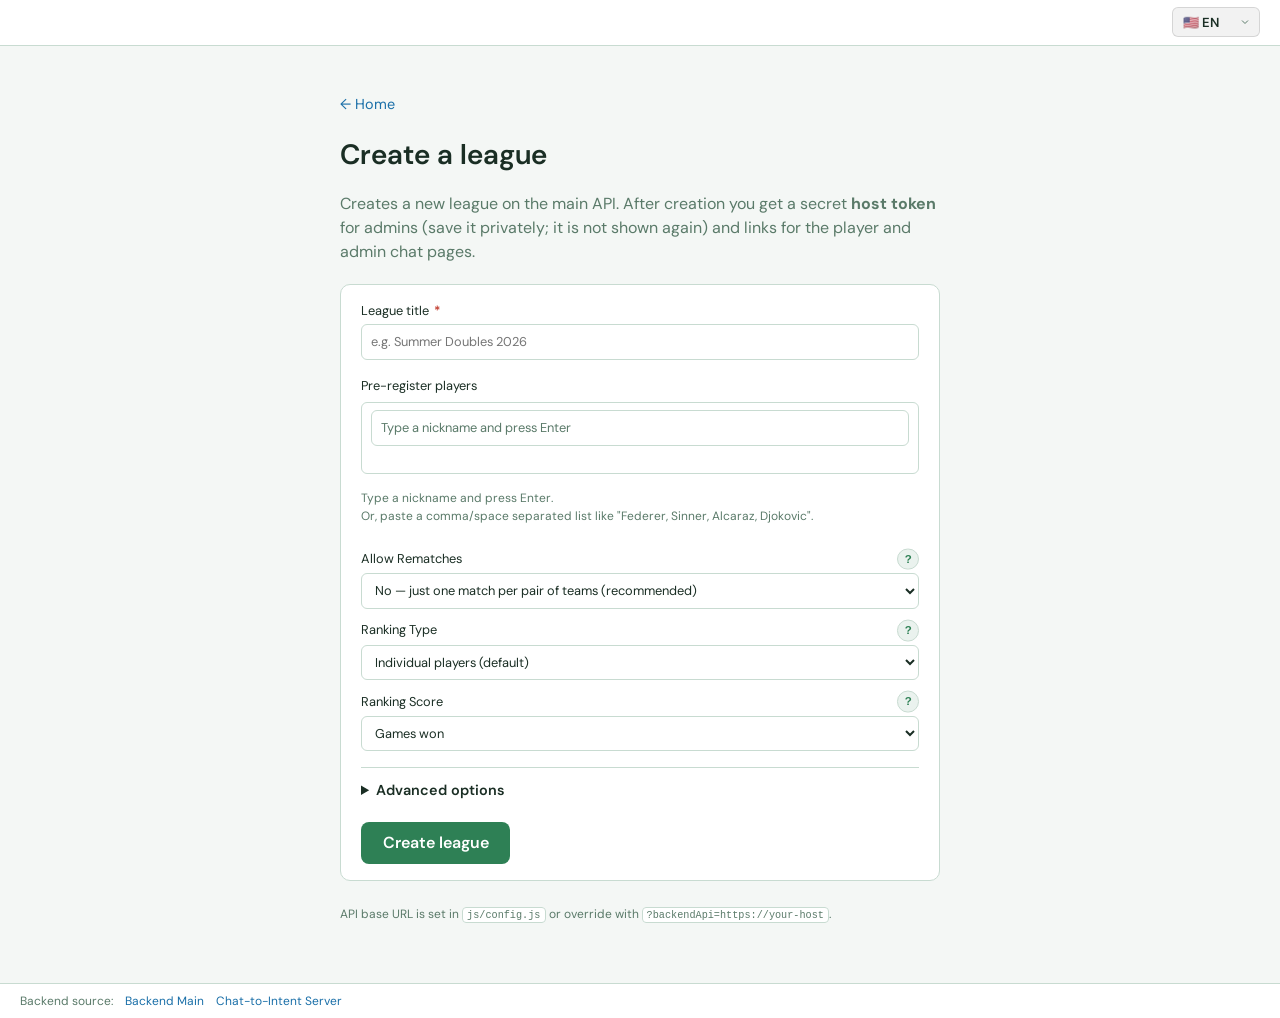
==== commit 2760202b: "trim the league creation page" ====
--- a/create-league/index.html
+++ b/create-league/index.html
@@ -31,7 +31,10 @@
       <form id="create-league-form" class="create-league-form" novalidate>
         <div class="form-grid">
           <label>
-            <span data-i18n="createLeague.labelTitle"></span> <span class="req">*</span>
+            <span>
+              <span data-i18n="createLeague.labelTitle"></span>
+              <span class="req">*</span>
+            </span>
             <input
               type="text"
               name="title"
@@ -41,16 +44,86 @@
               data-i18n-placeholder="createLeague.placeholderTitle"
             />
           </label>
-          <label>
-            <span data-i18n="createLeague.labelDescription"></span>
-            <span class="optional-label" data-i18n="createLeague.optional"></span>
-            <textarea
-              name="description"
-              rows="3"
-              maxlength="2000"
-              data-i18n-placeholder="createLeague.placeholderDescription"
-            ></textarea>
-          </label>
+        </div>
+
+        <div class="form-grid create-league-main-rules">
+            <div class="roster-field">
+              <span data-i18n="createLeague.labelInitialPlayers"></span>
+              <div
+                class="chips-input"
+                data-initial-players-chips
+                data-enabled="true"
+              >
+                <input
+                  type="text"
+                  id="initial-players-chips-input"
+                  class="chips-input-field"
+                  autocomplete="off"
+                  spellcheck="false"
+                  data-i18n-placeholder="createLeague.initialPlayersChipsPlaceholder"
+                  data-i18n-aria-label="createLeague.initialPlayersChipsAria"
+                />
+              </div>
+              <p class="hint" data-i18n="createLeague.initialPlayersChipsHint"></p>
+            </div>
+            <label>
+              <span class="field-label-with-help">
+                <span data-i18n="createLeague.labelMatchPair"></span>
+                <button
+                  type="button"
+                  class="help-icon"
+                  data-help-key="matchPair"
+                  aria-haspopup="dialog"
+                  data-i18n-aria-label="createLeague.help.matchPairAria"
+                >
+                  ?
+                </button>
+              </span>
+              <select name="match_pair_idempotency">
+                <option value="once_per_league" selected data-i18n="createLeague.optionOncePerLeague"></option>
+                <option value="none" data-i18n="createLeague.optionAllowMultiple"></option>
+              </select>
+            </label>
+            <label>
+              <span class="field-label-with-help">
+                <span data-i18n="createLeague.labelRankingSubject"></span>
+                <button
+                  type="button"
+                  class="help-icon"
+                  data-help-key="rankingSubject"
+                  aria-haspopup="dialog"
+                  data-i18n-aria-label="createLeague.help.rankingSubjectAria"
+                >
+                  ?
+                </button>
+              </span>
+              <select name="ranking_subject">
+                <option value="team" data-i18n="createLeague.optionRankingSubjectTeam"></option>
+                <option value="player" selected data-i18n="createLeague.optionRankingSubjectPlayer"></option>
+              </select>
+            </label>
+            <label>
+              <span class="field-label-with-help">
+                <span data-i18n="createLeague.labelTieBreakerPrimary"></span>
+                <button
+                  type="button"
+                  class="help-icon"
+                  data-help-key="tieBreakers"
+                  aria-haspopup="dialog"
+                  data-i18n-aria-label="createLeague.help.tieBreakersAria"
+                >
+                  ?
+                </button>
+              </span>
+              <select name="tie_breaker_primary" data-tie-breaker="primary">
+                <option value="matches_won" data-i18n="createLeague.metricMatchesWon"></option>
+                <option value="match_diff" data-i18n="createLeague.metricMatchDiff"></option>
+                <option value="games_won" selected data-i18n="createLeague.metricGamesWon"></option>
+                <option value="games_lost" data-i18n="createLeague.metricGamesLost"></option>
+                <option value="games_diff" data-i18n="createLeague.metricGamesDiff"></option>
+                <option value="win_pct" data-i18n="createLeague.metricWinPct"></option>
+              </select>
+            </label>
         </div>
 
         <details class="create-league-advanced">
@@ -58,26 +131,29 @@
           <p class="hint" data-i18n="createLeague.advancedHint"></p>
           <div class="form-grid">
             <label>
-              <span class="field-label-with-help">
-                <span data-i18n="createLeague.labelMatchPair"></span>
-                <button
-                  type="button"
-                  class="help-icon"
-                  data-help-key="matchPair"
-                  aria-haspopup="dialog"
-                  data-i18n-aria-label="createLeague.help.matchPairAria"
-                >
-                  ?
-                </button>
-              </span>
-              <select name="match_pair_idempotency">
-                <option value="once_per_league" selected data-i18n="createLeague.optionOncePerLeague"></option>
-                <option value="none" data-i18n="createLeague.optionAllowMultiple"></option>
-              </select>
-            </label>
-            <label>
-              <span class="field-label-with-help">
-                <span data-i18n="createLeague.labelOneTeamPerPlayer"></span>
+              <span data-i18n="createLeague.labelDescription"></span>
+              <span class="optional-label" data-i18n="createLeague.optional"></span>
+              <textarea
+                name="description"
+                rows="3"
+                maxlength="2000"
+                data-i18n-placeholder="createLeague.placeholderDescription"
+              ></textarea>
+            </label>
+            <div class="roster-field">
+              <span class="field-label-with-help roster-label-row">
+                <span class="roster-label-with-toggle">
+                  <label
+                    for="one-team-per-player-toggle"
+                    data-i18n="createLeague.labelOneTeamPerPlayerToggle"
+                  ></label>
+                  <input
+                    type="checkbox"
+                    name="one_team_per_player"
+                    id="one-team-per-player-toggle"
+                    class="roster-toggle-input"
+                  />
+                </span>
                 <button
                   type="button"
                   class="help-icon"
@@ -88,95 +164,38 @@
                   ?
                 </button>
               </span>
-              <select name="one_team_per_player">
-                <option value="false" data-i18n="createLeague.optionOTPPFalse"></option>
-                <option value="true" selected data-i18n="createLeague.optionOTPPTrue"></option>
-              </select>
-            </label>
-            <div class="allowlist-field">
-              <span class="field-label-with-help allowlist-label-row">
-                <label
-                  for="require-allowlist-toggle"
-                  data-i18n="createLeague.labelRequireAllowlist"
-                ></label>
-                <input
-                  type="checkbox"
-                  name="require_allowlist"
-                  id="require-allowlist-toggle"
-                  class="allowlist-toggle-input"
-                  data-allowlist-toggle
-                />
-                <button
-                  type="button"
-                  class="help-icon"
-                  data-help-key="requireAllowlist"
-                  aria-haspopup="dialog"
-                  data-i18n-aria-label="createLeague.help.requireAllowlistAria"
-                >
-                  ?
-                </button>
-              </span>
-              <div
-                class="chips-input"
-                data-allowlist-chips
-                data-enabled="false"
-                aria-disabled="true"
-              >
-                <input
-                  type="text"
-                  id="allowlist-chips-input"
-                  class="chips-input-field"
-                  autocomplete="off"
-                  spellcheck="false"
-                  disabled
-                  data-i18n-placeholder="createLeague.allowlistChipsPlaceholder"
-                  data-i18n-aria-label="createLeague.allowlistChipsAria"
-                />
+              <div class="roster-field-hints">
+                <p class="hint" data-i18n="createLeague.oneTeamPerPlayerToggleHint"></p>
+                <p class="hint create-league-cross-rule-hint" data-i18n="createLeague.crossRuleHint"></p>
               </div>
-              <p class="hint" data-i18n="createLeague.allowlistChipsHint"></p>
-              <p class="hint" data-i18n="createLeague.requireAllowlistHint"></p>
             </div>
-            <label>
-              <span class="field-label-with-help">
-                <span data-i18n="createLeague.labelRankingSubject"></span>
-                <button
-                  type="button"
-                  class="help-icon"
-                  data-help-key="rankingSubject"
-                  aria-haspopup="dialog"
-                  data-i18n-aria-label="createLeague.help.rankingSubjectAria"
-                >
-                  ?
-                </button>
-              </span>
-              <select name="ranking_subject">
-                <option value="team" selected data-i18n="createLeague.optionRankingSubjectTeam"></option>
-                <option value="player" data-i18n="createLeague.optionRankingSubjectPlayer"></option>
-              </select>
-            </label>
-            <p class="hint create-league-cross-rule-hint" data-i18n="createLeague.crossRuleHint"></p>
-            <label>
-              <span class="field-label-with-help">
-                <span data-i18n="createLeague.labelTieBreakerPrimary"></span>
-                <button
-                  type="button"
-                  class="help-icon"
-                  data-help-key="tieBreakers"
-                  aria-haspopup="dialog"
-                  data-i18n-aria-label="createLeague.help.tieBreakersAria"
-                >
-                  ?
-                </button>
-              </span>
-              <select name="tie_breaker_primary" data-tie-breaker="primary">
-                <option value="matches_won" selected data-i18n="createLeague.metricMatchesWon"></option>
-                <option value="match_diff" data-i18n="createLeague.metricMatchDiff"></option>
-                <option value="games_won" data-i18n="createLeague.metricGamesWon"></option>
-                <option value="games_lost" data-i18n="createLeague.metricGamesLost"></option>
-                <option value="games_diff" data-i18n="createLeague.metricGamesDiff"></option>
-                <option value="win_pct" data-i18n="createLeague.metricWinPct"></option>
-              </select>
-            </label>
+            <div class="roster-field">
+              <span class="field-label-with-help roster-label-row">
+                <span class="roster-label-with-toggle">
+                  <label
+                    for="auto-register-toggle"
+                    data-i18n="createLeague.labelAutoRegisterPlayersOnMatch"
+                  ></label>
+                  <input
+                    type="checkbox"
+                    name="auto_register_players_on_match"
+                    id="auto-register-toggle"
+                    class="roster-toggle-input"
+                    data-auto-register-toggle
+                  />
+                </span>
+                <button
+                  type="button"
+                  class="help-icon"
+                  data-help-key="autoRegisterPlayersOnMatch"
+                  aria-haspopup="dialog"
+                  data-i18n-aria-label="createLeague.help.autoRegisterPlayersOnMatchAria"
+                >
+                  ?
+                </button>
+              </span>
+              <p class="hint" data-i18n="createLeague.autoRegisterPlayersOnMatchHint"></p>
+            </div>
             <label>
               <span data-i18n="createLeague.labelTieBreakerSecondary"></span>
               <select name="tie_breaker_secondary" data-tie-breaker="secondary">
--- a/css/styles.css
+++ b/css/styles.css
@@ -262,14 +262,145 @@
   min-height: 0;
 }
 
+.chat-main.is-empty .messages {
+  display: none;
+}
+
 @media (min-width: 521px) {
   .chat-main.is-empty {
     justify-content: center;
     padding-bottom: 4rem;
   }
-
-  .chat-main.is-empty .messages {
-    display: none;
+}
+
+/* ── Quick-action tiles (empty state) ──────────────────────────────────
+   Rendered inside `.chat-main` but only visible when the chat is in the
+   `is-empty` state. As soon as the first user/assistant bubble appears
+   `clearEmpty()` strips the `is-empty` class on `.chat-main` and the
+   tiles disappear via the rule below. */
+.quick-actions {
+  display: none;
+}
+
+.chat-main.is-empty .quick-actions {
+  display: flex;
+  flex-direction: column;
+  gap: 0.75rem;
+  padding: 1.25rem 1.25rem 1.5rem;
+  width: 100%;
+}
+
+.quick-actions-heading {
+  font-size: 0.85rem;
+  color: var(--muted);
+  text-align: center;
+  margin: 0;
+}
+
+.quick-actions-grid {
+  display: grid;
+  grid-template-columns: repeat(2, minmax(0, 1fr));
+  gap: 0.75rem;
+}
+
+.quick-action-tile {
+  display: flex;
+  flex-direction: column;
+  align-items: flex-start;
+  gap: 0.6rem;
+  padding: 1rem;
+  border: 1px solid var(--border);
+  border-radius: 12px;
+  background: var(--surface);
+  color: var(--text);
+  cursor: pointer;
+  text-align: left;
+  font-family: inherit;
+  min-height: 7.5rem;
+  transition: background 0.15s ease, border-color 0.15s ease, transform 0.05s ease;
+}
+
+.quick-action-tile:hover {
+  background: var(--surface-2);
+  border-color: var(--accent);
+}
+
+.quick-action-tile:active {
+  transform: translateY(1px);
+}
+
+.quick-action-tile:focus-visible {
+  outline: 2px solid var(--accent);
+  outline-offset: 2px;
+}
+
+.quick-action-icon {
+  display: inline-flex;
+  align-items: center;
+  justify-content: center;
+  width: 2.25rem;
+  height: 2.25rem;
+  border-radius: 8px;
+  background: var(--surface-2);
+  color: var(--accent);
+  flex-shrink: 0;
+}
+
+.chat-main.is-empty .quick-action-tile:hover .quick-action-icon {
+  background: var(--surface);
+}
+
+.quick-action-text {
+  display: flex;
+  flex-direction: column;
+  gap: 0.2rem;
+}
+
+.quick-action-title {
+  font-size: 0.95rem;
+  font-weight: 600;
+  color: var(--text);
+  line-height: 1.25;
+}
+
+.quick-action-desc {
+  font-size: 0.78rem;
+  color: var(--muted);
+  line-height: 1.35;
+}
+
+@media (max-width: 520px) {
+  .chat-main.is-empty .quick-actions {
+    padding: 0.75rem 0.75rem 1rem;
+    gap: 0.6rem;
+  }
+
+  .quick-actions-grid {
+    gap: 0.6rem;
+  }
+
+  .quick-action-tile {
+    padding: 0.75rem;
+    min-height: 6rem;
+    gap: 0.45rem;
+  }
+
+  .quick-action-icon {
+    width: 1.9rem;
+    height: 1.9rem;
+  }
+
+  .quick-action-icon svg {
+    width: 18px;
+    height: 18px;
+  }
+
+  .quick-action-title {
+    font-size: 0.85rem;
+  }
+
+  .quick-action-desc {
+    font-size: 0.72rem;
   }
 }
 
@@ -592,6 +723,35 @@
   min-width: 0;
 }
 
+/* Wraps a write-form nickname input so its autocomplete popover can be
+ * absolutely positioned below the input without escaping the form grid. */
+.nick-input-wrap {
+  position: relative;
+  display: block;
+  min-width: 0;
+}
+
+/* Nickname autocomplete popover: visually identical to .chat-mention-popover
+ * but anchored BELOW the input (forms are read top-down) instead of above. */
+.nick-ac-popover {
+  position: absolute;
+  top: 100%;
+  left: 0;
+  right: 0;
+  margin-top: 4px;
+  max-height: min(220px, 40vh);
+  overflow-y: auto;
+  border-radius: 8px;
+  border: 1px solid var(--border);
+  background: var(--surface);
+  box-shadow: 0 4px 18px rgba(0, 0, 0, 0.12);
+  z-index: 30;
+}
+
+[data-theme="dark"] .nick-ac-popover {
+  box-shadow: 0 4px 24px rgba(0, 0, 0, 0.5);
+}
+
 .form-scores-group {
   display: flex;
   flex-direction: column;
@@ -829,6 +989,7 @@
   font-size: 0.75rem;
   color: var(--muted);
   margin-top: 0.5rem;
+  white-space: pre-line;
 }
 
 .chat-footer {
@@ -929,87 +1090,66 @@
   font-size: 0.9rem;
 }
 
-/* ── Intent helper panel ───────────────────────────────────────────────── */
+/* ── Sticky shortcut bar (starter-tile icons). HELP accordion still uses ────
+    .intent-helper-body when rendering the HELP intent panel. ───────────── */
 
 .intent-helper {
   flex-shrink: 0;
   background: var(--surface);
   border-bottom: 1px solid var(--border);
-}
-
-.intent-helper-title {
-  font-size: 1rem;
-  font-weight: 700;
-  color: var(--text);
-}
-
-.intent-helper-summary {
-  display: flex;
-  align-items: center;
-  gap: 0.5rem;
-  padding: 0.55rem 1.25rem;
-  font-size: 0.8rem;
-  font-weight: 500;
-  color: var(--muted);
+  padding: 0.45rem 1.25rem;
+}
+
+.intent-helper-shortcuts {
+  display: flex;
+  align-items: center;
+  flex-wrap: wrap;
+  gap: 0.35rem;
+}
+
+.intent-helper-quick-btn {
+  flex-shrink: 0;
+  display: inline-flex;
+  align-items: center;
+  justify-content: center;
+  width: 2.2rem;
+  height: 2.2rem;
+  padding: 0;
+  border-radius: 8px;
+  border: 1px solid var(--border);
+  background: var(--surface-2);
+  color: var(--text);
   cursor: pointer;
-  list-style: none;
-  user-select: none;
-}
-
-.intent-helper-summary::-webkit-details-marker {
-  display: none;
-}
-
-.intent-helper-summary::before {
-  content: "▶";
-  font-size: 0.6rem;
-  transition: transform 0.15s;
-  color: var(--muted);
-}
-
-.intent-helper[open] .intent-helper-summary::before {
-  transform: rotate(90deg);
-}
-
-.intent-helper-summary:hover {
-  color: var(--text);
-}
-
-.intent-helper-hint {
-  font-size: 0.75rem;
-  font-weight: 400;
-  color: var(--muted);
-  white-space: nowrap;
-  overflow: hidden;
-  text-overflow: ellipsis;
-  min-width: 0;
-}
-
-.intent-helper-hint-cmd {
-  font-family: ui-monospace, SFMono-Regular, Menlo, Monaco, Consolas, monospace;
-  font-size: 0.72rem;
-  padding: 0.05rem 0.3rem;
-  border-radius: 3px;
-  background: var(--surface-2);
-  border: 1px solid var(--border);
-  color: var(--text);
-}
-
-@media (max-width: 520px) {
-  .intent-helper-hint {
-    display: none;
-  }
-}
-
-.intent-helper-count {
-  margin-left: auto;
-  font-size: 0.7rem;
-  font-weight: 600;
-  padding: 0.15rem 0.45rem;
-  border-radius: 4px;
-  background: var(--surface-2);
-  border: 1px solid var(--border);
-  color: var(--muted);
+  transition:
+    border-color 0.12s,
+    background-color 0.12s,
+    transform 0.08s,
+    box-shadow 0.12s;
+}
+
+.intent-helper-quick-btn:hover {
+  border-color: var(--muted);
+  background: var(--bg);
+}
+
+.intent-helper-quick-btn:active {
+  transform: translateY(1px);
+}
+
+.intent-helper-quick-btn:focus-visible {
+  outline: 2px solid var(--accent-soft, var(--muted));
+  outline-offset: 2px;
+}
+
+.intent-helper-quick-icon {
+  display: flex;
+  align-items: center;
+  justify-content: center;
+}
+
+.intent-helper-quick-icon svg {
+  width: 20px;
+  height: 20px;
 }
 
 .intent-helper-body {
@@ -1195,6 +1335,7 @@
 .req {
   color: var(--danger);
   font-weight: 600;
+  margin-left: 0.15em;
 }
 
 .optional-label {
@@ -1213,19 +1354,50 @@
   margin: 0;
 }
 
-.allowlist-field {
+.roster-field {
   display: flex;
   flex-direction: column;
   gap: 0.45rem;
   font-size: 0.8rem;
 }
 
-.allowlist-field > .field-label-with-help label {
+.roster-field > .field-label-with-help label {
   font-size: inherit;
   display: inline;
 }
 
-.allowlist-toggle-input {
+.roster-field-hints {
+  display: flex;
+  flex-direction: column;
+  gap: 0.2rem;
+}
+
+.roster-field-hints .hint {
+  margin-top: 0;
+}
+
+.roster-label-with-toggle {
+  display: inline-flex;
+  align-items: center;
+  gap: 0.5rem;
+  flex: 0 1 auto;
+  min-width: 0;
+}
+
+.roster-label-row.field-label-with-help {
+  flex-wrap: nowrap;
+}
+
+.create-league-form .form-grid input.roster-toggle-input {
+  width: auto;
+  padding: 0;
+  border: none;
+  background: transparent;
+  border-radius: 0;
+  box-shadow: none;
+}
+
+.roster-toggle-input {
   width: auto;
   margin: 0;
   accent-color: var(--accent);
@@ -1233,7 +1405,8 @@
   flex-shrink: 0;
 }
 
-.allowlist-label-row label[for="require-allowlist-toggle"] {
+.roster-label-row label[for="auto-register-toggle"],
+.roster-label-row label[for="one-team-per-player-toggle"] {
   cursor: pointer;
 }
 
@@ -1335,6 +1508,10 @@
   pointer-events: none;
 }
 
+.create-league-main-rules {
+  margin-top: 1rem;
+}
+
 .create-league-advanced {
   margin-top: 1rem;
   padding: 0.75rem 0 0;
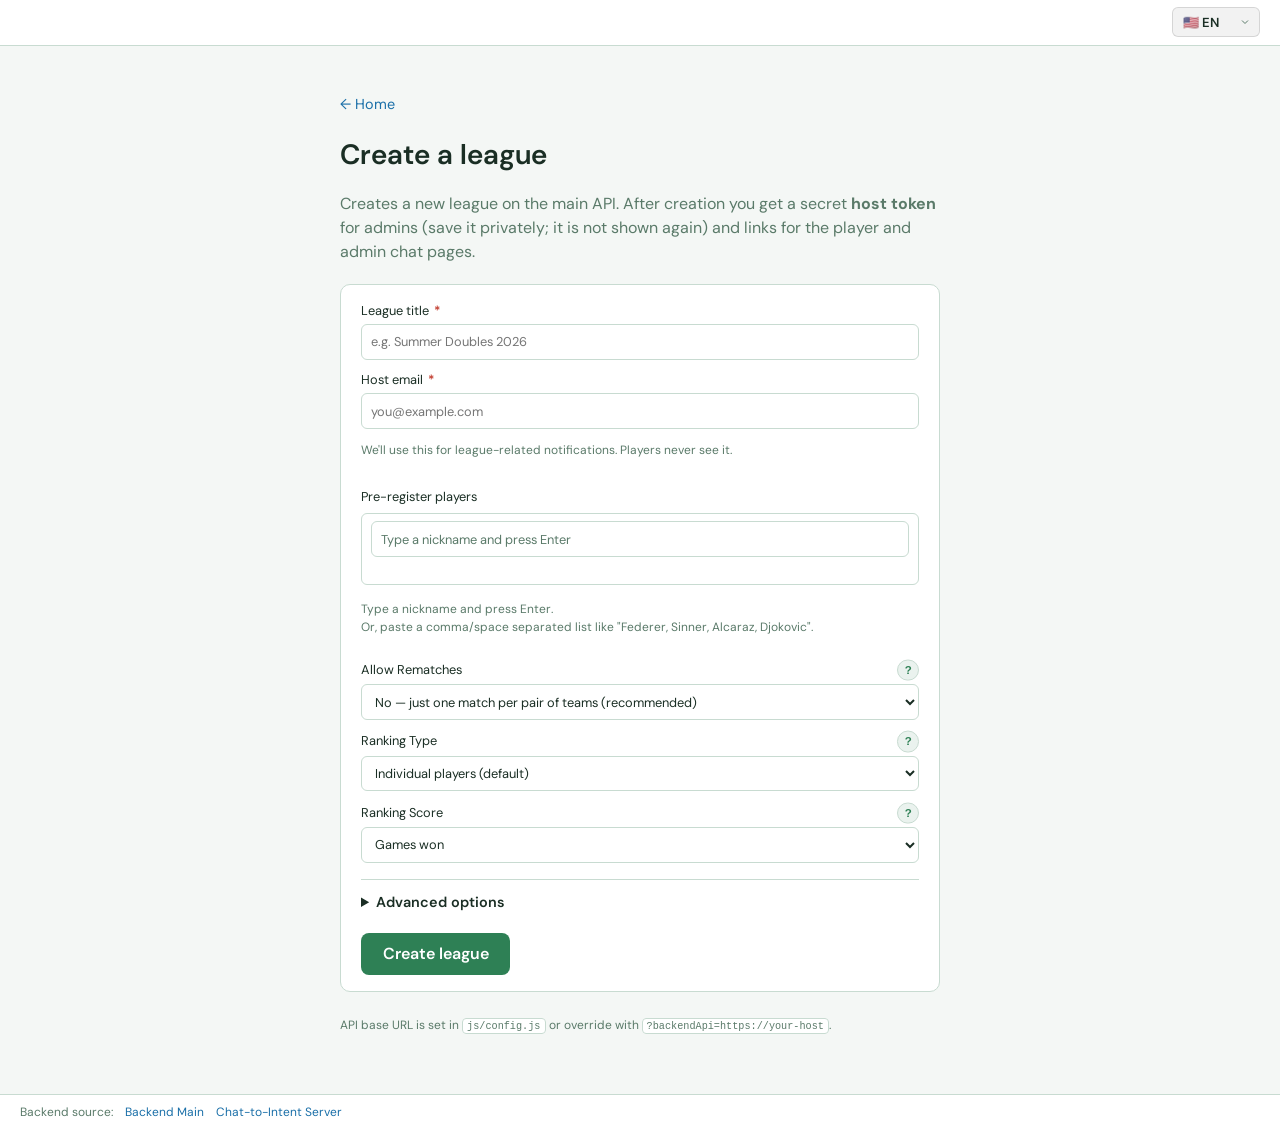
==== commit 377a4d37: "add host email" ====
--- a/create-league/index.html
+++ b/create-league/index.html
@@ -44,6 +44,21 @@
               data-i18n-placeholder="createLeague.placeholderTitle"
             />
           </label>
+          <label>
+            <span>
+              <span data-i18n="createLeague.labelHostEmail"></span>
+              <span class="req">*</span>
+            </span>
+            <input
+              type="email"
+              name="host_email"
+              required
+              autocomplete="email"
+              maxlength="320"
+              data-i18n-placeholder="createLeague.placeholderHostEmail"
+            />
+            <p class="hint" data-i18n="createLeague.hostEmailHint"></p>
+          </label>
         </div>
 
         <div class="form-grid create-league-main-rules">
--- a/css/styles.css
+++ b/css/styles.css
@@ -222,11 +222,18 @@
   }
 }
 
-.app-header .meta {
+.app-header .meta-host-email {
   font-size: 0.8rem;
-  color: var(--muted);
   max-width: 28rem;
   word-break: break-all;
+}
+
+.app-header .meta-host-email-label {
+  color: var(--muted);
+}
+
+.app-header .meta-host-email-value {
+  color: var(--text);
 }
 
 .badge {
@@ -597,6 +604,132 @@
   padding: 0.4rem 0.65rem;
 }
 
+.roster-item-with-action {
+  display: flex;
+  align-items: center;
+  justify-content: space-between;
+  gap: 0.5rem;
+  position: relative;
+}
+
+.roster-player-name {
+  flex: 1 1 auto;
+  min-width: 0;
+  overflow: hidden;
+  text-overflow: ellipsis;
+  white-space: nowrap;
+}
+
+.roster-remove-wrap {
+  flex: 0 0 auto;
+}
+
+.roster-remove-wrap .btn-roster-remove {
+  font-size: 0.75rem;
+  padding: 0.2rem 0.55rem;
+  line-height: 1.3;
+}
+
+.roster-remove-wrap--disabled {
+  cursor: help;
+}
+
+.roster-remove-wrap--disabled .btn-roster-remove:disabled {
+  pointer-events: none;
+}
+
+.roster-remove-tip {
+  position: absolute;
+  z-index: 20;
+  left: 0;
+  right: 0;
+  bottom: calc(100% + 0.35rem);
+  width: auto;
+  max-width: 100%;
+  padding: 0.45rem 0.6rem;
+  border-radius: 8px;
+  background: var(--text);
+  color: var(--bg);
+  font-size: 0.72rem;
+  line-height: 1.4;
+  font-weight: 400;
+  text-transform: none;
+  letter-spacing: normal;
+  text-align: left;
+  white-space: normal;
+  box-shadow: 0 4px 14px rgba(0, 0, 0, 0.18);
+  pointer-events: none;
+  opacity: 0;
+  visibility: hidden;
+  transition: opacity 0.12s ease, visibility 0.12s ease;
+  box-sizing: border-box;
+}
+
+.roster-remove-wrap--disabled:hover .roster-remove-tip,
+.roster-remove-wrap--disabled:focus .roster-remove-tip,
+.roster-remove-wrap--disabled:focus-within .roster-remove-tip,
+.roster-remove-wrap--disabled.roster-remove-wrap--tip-open .roster-remove-tip {
+  opacity: 1;
+  visibility: visible;
+}
+
+.roster-admin-panel {
+  margin: 0 0 0.75rem;
+  padding: 0.65rem 0.85rem;
+  border: 1px solid var(--border);
+  border-radius: 10px;
+  background: var(--surface);
+}
+
+.roster-admin-summary {
+  cursor: pointer;
+  font-weight: 600;
+  font-size: 0.9rem;
+  list-style: none;
+}
+
+.roster-admin-summary::-webkit-details-marker {
+  display: none;
+}
+
+.roster-admin-body {
+  margin-top: 0.65rem;
+}
+
+.roster-admin-list {
+  margin-bottom: 0.65rem;
+}
+
+.roster-admin-add-row {
+  display: flex;
+  gap: 0.5rem;
+  flex-wrap: wrap;
+}
+
+.roster-admin-add-input {
+  flex: 1 1 12rem;
+  min-width: 0;
+  padding: 0.45rem 0.6rem;
+  border: 1px solid var(--border);
+  border-radius: 8px;
+  background: var(--bg);
+  color: var(--text);
+  font-size: 0.85rem;
+}
+
+.roster-admin-inline-msg {
+  margin-top: 0.5rem;
+  font-size: 0.82rem;
+}
+
+.roster-admin-msg-ok {
+  color: var(--accent);
+}
+
+.roster-admin-msg-error {
+  color: var(--warn);
+}
+
 table.data {
   width: 100%;
   border-collapse: collapse;
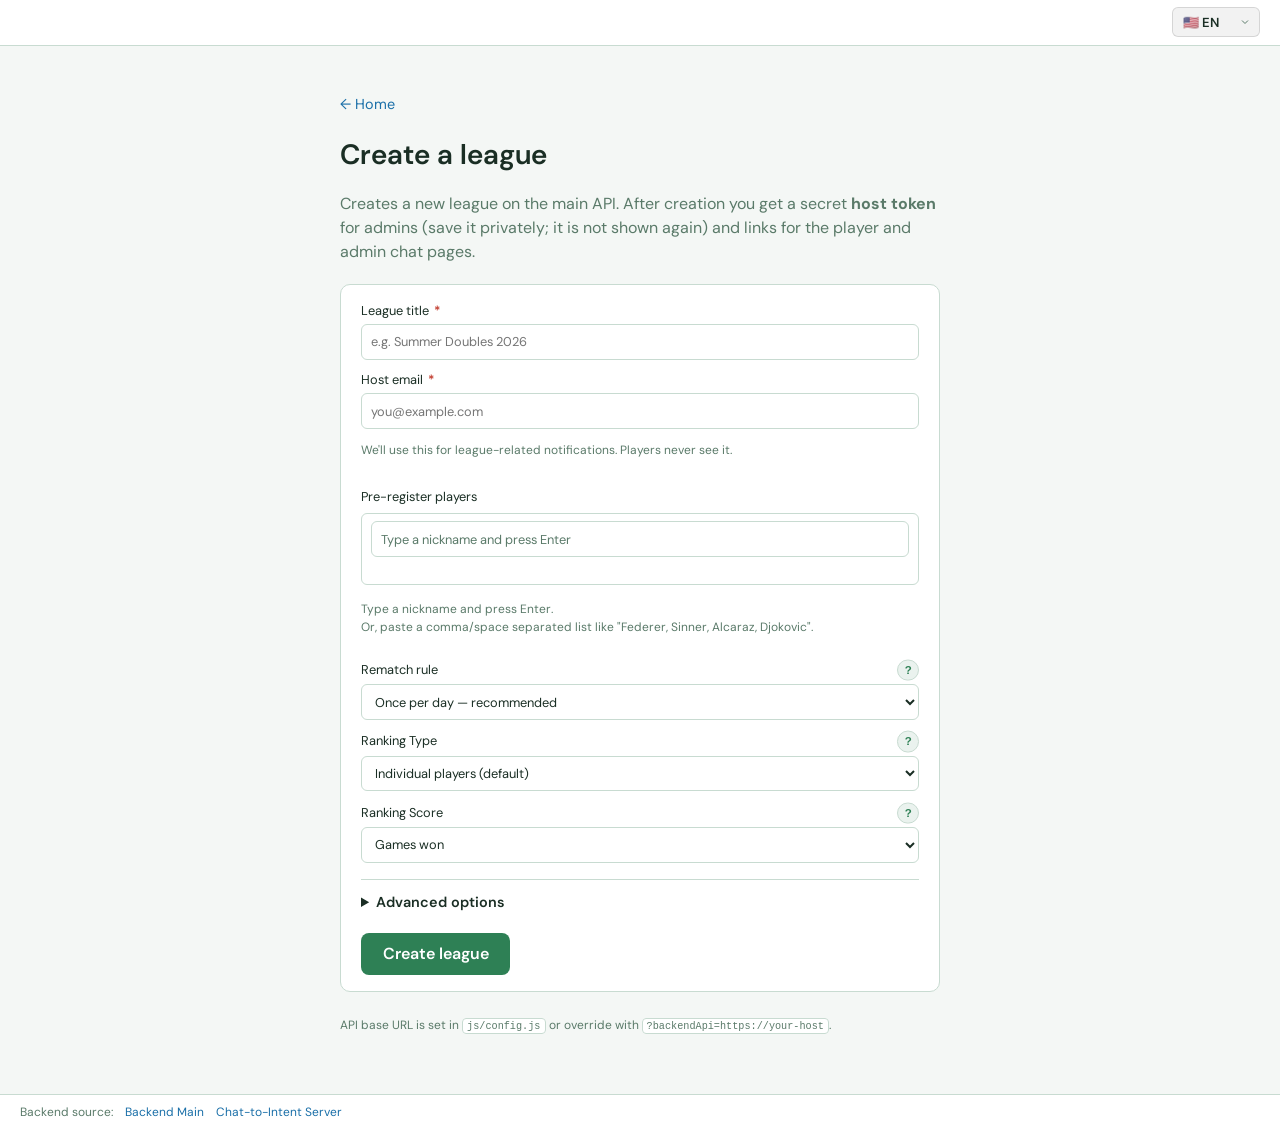
==== commit 49d9d4f8: "add once-per-day league rule" ====
--- a/create-league/index.html
+++ b/create-league/index.html
@@ -95,7 +95,8 @@
                 </button>
               </span>
               <select name="match_pair_idempotency">
-                <option value="once_per_league" selected data-i18n="createLeague.optionOncePerLeague"></option>
+                <option value="once_per_day" selected data-i18n="createLeague.optionOncePerDay"></option>
+                <option value="once_per_league" data-i18n="createLeague.optionOncePerLeague"></option>
                 <option value="none" data-i18n="createLeague.optionAllowMultiple"></option>
               </select>
             </label>
@@ -154,6 +155,21 @@
                 maxlength="2000"
                 data-i18n-placeholder="createLeague.placeholderDescription"
               ></textarea>
+            </label>
+            <label>
+              <span class="field-label-with-help">
+                <span data-i18n="createLeague.labelLeagueTimezone"></span>
+                <button
+                  type="button"
+                  class="help-icon"
+                  data-help-key="leagueTimezone"
+                  aria-haspopup="dialog"
+                  data-i18n-aria-label="createLeague.help.leagueTimezoneAria"
+                >
+                  ?
+                </button>
+              </span>
+              <select name="league_timezone" data-league-timezone-select></select>
             </label>
             <div class="roster-field">
               <span class="field-label-with-help roster-label-row">
--- a/css/styles.css
+++ b/css/styles.css
@@ -1108,6 +1108,15 @@
   background: rgba(61, 154, 106, 0.15);
 }
 
+.btn-match-delete {
+  border-color: var(--danger);
+  color: var(--danger);
+}
+
+.btn-match-delete:hover:not(:disabled) {
+  background: rgba(201, 76, 76, 0.15);
+}
+
 .match-picker-edit-row > td {
   padding: 0.25rem 0 0.65rem;
   border-bottom: 1px solid var(--border);
@@ -1116,6 +1125,112 @@
 
 .match-picker-edit-card {
   margin-top: 0.35rem;
+}
+
+/* ─────────────────────────────────────────────────────────────────────
+ * Per-row "Update" button on match history panels.
+ *
+ * Shape and behavior mirror `.roster-remove-wrap` so we get a single
+ * hover/focus/touch tooltip pattern for "this action is disabled, here
+ * is why" across the whole UI. The wrap is the positioned anchor for
+ * the absolute tooltip; the tooltip only becomes visible on hover,
+ * focus, focus-within, or the JS-toggled --tip-open class (touch).
+ * ───────────────────────────────────────────────────────────────────── */
+
+.col-actions {
+  width: 1%;
+  white-space: nowrap;
+  text-align: right;
+}
+
+.match-row-actions {
+  position: relative;
+}
+
+.match-update-wrap,
+.match-delete-wrap {
+  position: relative;
+  display: inline-block;
+}
+
+/* Small gap so Update and Delete don't touch each other in the
+   per-row Actions cell. Margin on the second wrap keeps the
+   single-button case (no Delete column on synthetic rows) unaffected. */
+.match-update-wrap + .match-delete-wrap {
+  margin-left: 0.4rem;
+}
+
+.match-update-wrap--disabled,
+.match-delete-wrap--disabled {
+  cursor: help;
+}
+
+.match-update-wrap--disabled .btn-match-update:disabled,
+.match-delete-wrap--disabled .btn-match-delete:disabled {
+  pointer-events: none;
+  opacity: 0.55;
+  cursor: not-allowed;
+}
+
+/* The Confirm-delete button in the modal uses --danger tint so the
+   destructive action reads distinctly. Cancel keeps neutral styling. */
+.match-delete-modal-confirm {
+  border-color: var(--danger);
+  color: var(--danger);
+}
+
+.match-delete-modal-actions {
+  display: flex;
+  flex-wrap: wrap;
+  justify-content: flex-end;
+  gap: 0.5rem;
+  margin-top: 1rem;
+}
+
+.match-delete-modal-warning {
+  margin: 0;
+  font-size: 0.9rem;
+  line-height: 1.5;
+  color: var(--danger);
+}
+
+.match-update-tip,
+.match-delete-tip {
+  position: absolute;
+  z-index: 20;
+  right: 0;
+  bottom: calc(100% + 0.35rem);
+  width: max-content;
+  max-width: min(20rem, 80vw);
+  padding: 0.45rem 0.6rem;
+  border-radius: 8px;
+  background: var(--text);
+  color: var(--bg);
+  font-size: 0.72rem;
+  line-height: 1.4;
+  font-weight: 400;
+  text-transform: none;
+  letter-spacing: normal;
+  text-align: left;
+  white-space: normal;
+  box-shadow: 0 4px 14px rgba(0, 0, 0, 0.18);
+  pointer-events: none;
+  opacity: 0;
+  visibility: hidden;
+  transition: opacity 0.12s ease, visibility 0.12s ease;
+  box-sizing: border-box;
+}
+
+.match-update-wrap--disabled:hover .match-update-tip,
+.match-update-wrap--disabled:focus .match-update-tip,
+.match-update-wrap--disabled:focus-within .match-update-tip,
+.match-update-wrap--disabled.match-update-wrap--tip-open .match-update-tip,
+.match-delete-wrap--disabled:hover .match-delete-tip,
+.match-delete-wrap--disabled:focus .match-delete-tip,
+.match-delete-wrap--disabled:focus-within .match-delete-tip,
+.match-delete-wrap--disabled.match-delete-wrap--tip-open .match-delete-tip {
+  opacity: 1;
+  visibility: visible;
 }
 
 .hint {
@@ -1671,6 +1786,14 @@
   margin-top: 1.25rem;
 }
 
+.find-league-results-actions {
+  margin: 0 0 1rem;
+}
+
+.find-league-results-actions .btn-secondary {
+  margin-top: 0;
+}
+
 .btn-primary {
   padding: 0.55rem 1.35rem;
   border-radius: 8px;
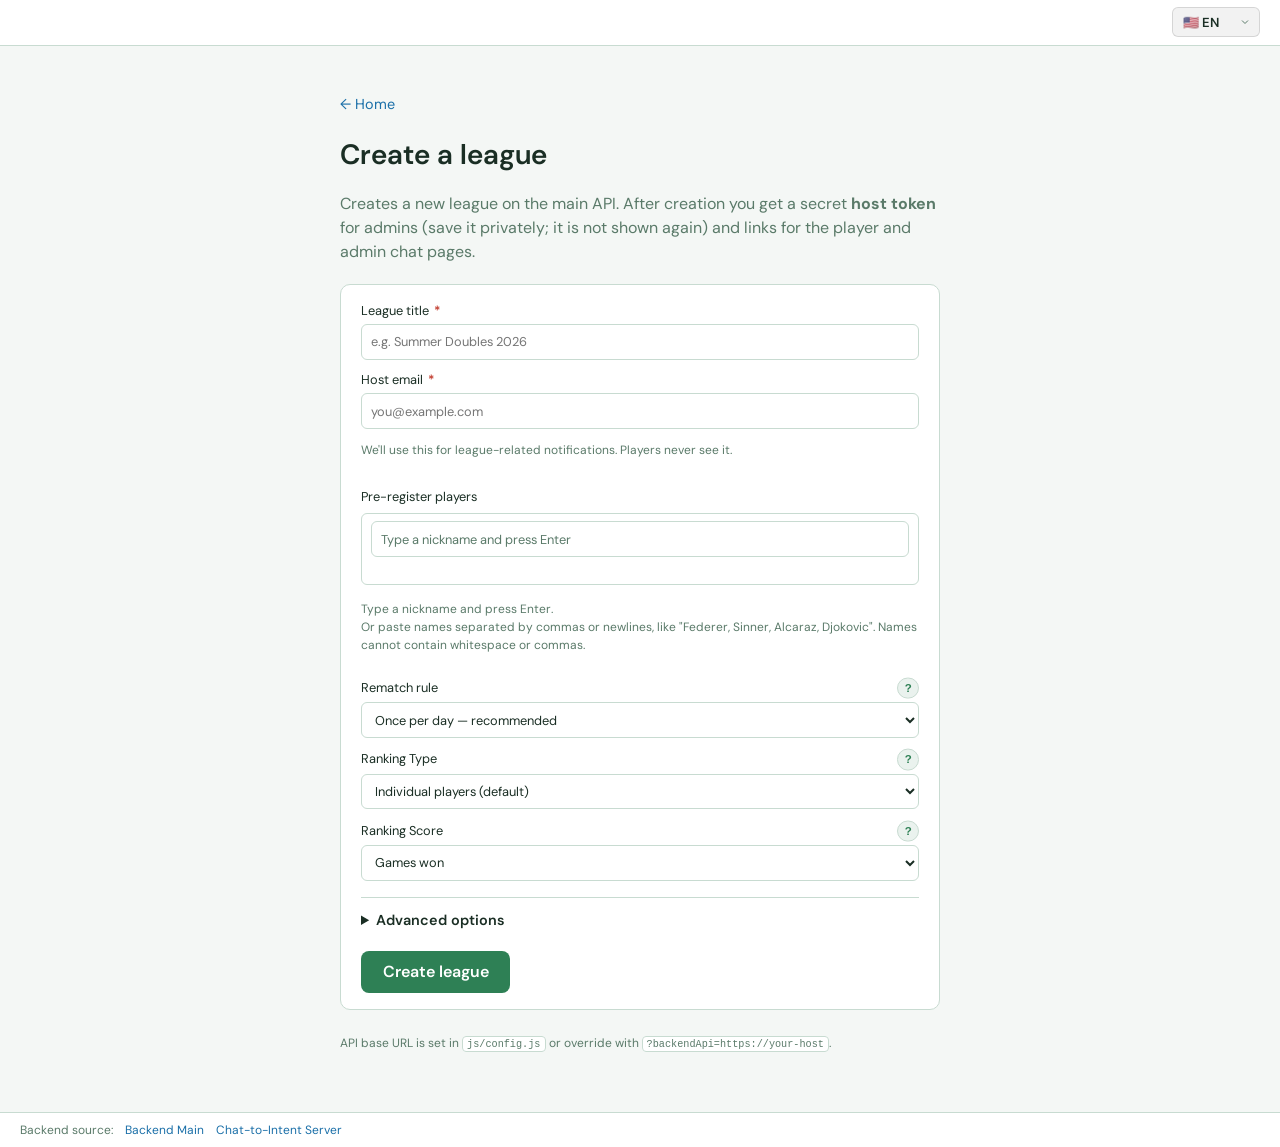
==== commit 84c563fe: "plan page with stub" ====
--- a/create-league/index.html
+++ b/create-league/index.html
@@ -94,7 +94,7 @@
                   ?
                 </button>
               </span>
-              <select name="match_pair_idempotency">
+              <select name="pair_matchup_idempotency">
                 <option value="once_per_day" selected data-i18n="createLeague.optionOncePerDay"></option>
                 <option value="once_per_league" data-i18n="createLeague.optionOncePerLeague"></option>
                 <option value="none" data-i18n="createLeague.optionAllowMultiple"></option>
@@ -114,7 +114,7 @@
                 </button>
               </span>
               <select name="ranking_subject">
-                <option value="team" data-i18n="createLeague.optionRankingSubjectTeam"></option>
+                <option value="pair" data-i18n="createLeague.optionRankingSubjectPair"></option>
                 <option value="player" selected data-i18n="createLeague.optionRankingSubjectPlayer"></option>
               </select>
             </label>
@@ -175,28 +175,28 @@
               <span class="field-label-with-help roster-label-row">
                 <span class="roster-label-with-toggle">
                   <label
-                    for="one-team-per-player-toggle"
-                    data-i18n="createLeague.labelOneTeamPerPlayerToggle"
+                    for="one-pair-per-player-toggle"
+                    data-i18n="createLeague.labelOnePairPerPlayerToggle"
                   ></label>
                   <input
                     type="checkbox"
-                    name="one_team_per_player"
-                    id="one-team-per-player-toggle"
+                    name="one_pair_per_player"
+                    id="one-pair-per-player-toggle"
                     class="roster-toggle-input"
                   />
                 </span>
                 <button
                   type="button"
                   class="help-icon"
-                  data-help-key="oneTeamPerPlayer"
-                  aria-haspopup="dialog"
-                  data-i18n-aria-label="createLeague.help.oneTeamPerPlayerAria"
+                  data-help-key="onePairPerPlayer"
+                  aria-haspopup="dialog"
+                  data-i18n-aria-label="createLeague.help.onePairPerPlayerAria"
                 >
                   ?
                 </button>
               </span>
               <div class="roster-field-hints">
-                <p class="hint" data-i18n="createLeague.oneTeamPerPlayerToggleHint"></p>
+                <p class="hint" data-i18n="createLeague.onePairPerPlayerToggleHint"></p>
                 <p class="hint create-league-cross-rule-hint" data-i18n="createLeague.crossRuleHint"></p>
               </div>
             </div>
@@ -312,9 +312,17 @@
       <a href="https://github.com/swjeong0825/TLMB_chat_to_intent" target="_blank" rel="noopener noreferrer">Chat-to-Intent Server</a>
     </footer>
     <script src="/js/i18n.js"></script>
+    <script src="/js/i18n/en.js"></script>
+    <script src="/js/i18n/ko.js"></script>
     <script src="/js/site-header.js"></script>
     <script src="/js/config.js"></script>
+    <script src="/js/nicknames.js"></script>
     <script src="/js/user-facing-errors.js"></script>
+    <script src="/js/create-league/core.js"></script>
+    <script src="/js/create-league/model.js"></script>
+    <script src="/js/create-league/widgets.js"></script>
+    <script src="/js/create-league/api.js"></script>
+    <script src="/js/create-league/render.js"></script>
     <script src="/js/create-league.js"></script>
     <script>
       TLCHAT_I18N.initPage();
--- a/css/styles.css
+++ b/css/styles.css
@@ -1,2216 +1,11 @@
-:root {
-  --bg: #0f1419;
-  --surface: #1a2332;
-  --surface-2: #243044;
-  --border: #2d3a4f;
-  --text: #e8eef7;
-  --muted: #8b9cb3;
-  --accent: #3d9a6a;
-  --accent-dim: #2d7a52;
-  --danger: #c94c4c;
-  --user-bubble: #1e4d3a;
-  --bot-bubble: #243044;
-  --warn: #c9a227;
-  --theme-toggle-bg: rgba(255, 255, 255, 0.08);
-  --theme-toggle-border: rgba(255, 255, 255, 0.15);
-  font-family: "DM Sans", "Noto Sans KR", system-ui, sans-serif;
-}
-
-[data-theme="light"] {
-  --bg: #f4f7f5;
-  --surface: #ffffff;
-  --surface-2: #eaf2ee;
-  --border: #c8dbd1;
-  --text: #1a2e24;
-  --muted: #5a7a69;
-  --accent: #2e8055;
-  --accent-dim: #236644;
-  --danger: #c0392b;
-  --user-bubble: #d4eddf;
-  --bot-bubble: #ffffff;
-  --warn: #b07d10;
-  --theme-toggle-bg: rgba(0, 0, 0, 0.05);
-  --theme-toggle-border: rgba(0, 0, 0, 0.12);
-}
-
-[data-theme="light"] a {
-  color: #1a6fa8;
-}
-
-[data-theme="light"] .badge.admin {
-  color: #8a5f00;
-  background: rgba(201, 162, 39, 0.15);
-}
-
-[data-theme="light"] .msg-error {
-  background: rgba(192, 57, 43, 0.09);
-}
-
-[data-theme="light"] .response-callout-success {
-  background: rgba(46, 128, 85, 0.1);
-}
-
-[data-theme="light"] .response-callout-clarify {
-  background: rgba(234, 179, 8, 0.2);
-  border-color: rgba(176, 125, 16, 0.35);
-  border-left-color: var(--warn);
-}
-
-[data-theme="light"] .btn-secondary:hover {
-  background: rgba(46, 128, 85, 0.12);
-}
-
-*,
-*::before,
-*::after {
-  box-sizing: border-box;
-}
-
-html,
-body {
-  margin: 0;
-  height: 100%;
-  background: var(--bg);
-  color: var(--text);
-  line-height: 1.5;
-}
-
-body {
-  display: flex;
-  flex-direction: column;
-}
-
-#app-root {
-  display: flex;
-  flex-direction: column;
-  flex: 1;
-  min-height: 0;
-}
-
-a {
-  color: #7ec8ff;
-  text-decoration: none;
-}
-
-a:hover {
-  text-decoration: underline;
-}
-
-.landing {
-  flex: 1;
-  max-width: 40rem;
-  margin: 3rem auto;
-  padding: 0 1.25rem;
-  width: 100%;
-}
-
-.landing h1 {
-  font-weight: 600;
-  font-size: 1.75rem;
-  margin-bottom: 0.5rem;
-}
-
-.landing code {
-  font-size: 0.85em;
-  background: var(--surface);
-  padding: 0.15em 0.4em;
-  border-radius: 4px;
-  border: 1px solid var(--border);
-}
-
-.landing .examples {
-  margin-top: 1.5rem;
-  padding: 1rem 1.25rem;
-  background: var(--surface);
-  border: 1px solid var(--border);
-  border-radius: 10px;
-}
-
-.landing .examples h2 {
-  font-size: 1rem;
-  margin: 0 0 0.75rem;
-  color: var(--muted);
-  font-weight: 500;
-}
-
-.landing .examples ul {
-  margin: 0;
-  padding-left: 1.25rem;
-}
-
-.landing .examples li {
-  margin: 0.5rem 0;
-  word-break: break-all;
-}
-
-.app-header {
-  flex-shrink: 0;
-  padding: 0.85rem 1.25rem;
-  border-bottom: 1px solid var(--border);
-  background: var(--surface);
-  display: flex;
-  align-items: center;
-  justify-content: space-between;
-  gap: 1rem;
-  flex-wrap: wrap;
-}
-
-.app-header > div:first-child {
-  display: flex;
-  flex-direction: row;
-  align-items: center;
-  gap: 0.5rem;
-  flex-wrap: wrap;
-  min-width: 0;
-}
-
-.app-header h1,
-.app-header .chat-header-title {
-  margin: 0;
-  font-size: 1.1rem;
-  font-weight: 600;
-}
-
-.chat-header-title-block {
-  flex: 1 1 auto;
-  min-width: min(14rem, 72vw);
-  max-width: 100%;
-  min-height: 1.35em;
-  text-align: left;
-}
-
-.chat-header-title.chat-header-title--loading {
-  display: flex;
-  align-items: center;
-  justify-content: center;
-  min-height: 1.35em;
-}
-
-.chat-header-title-loader {
-  display: inline-flex;
-  align-items: center;
-  gap: 0.35rem;
-}
-
-.chat-header-title-dot {
-  width: 0.35rem;
-  height: 0.35rem;
-  border-radius: 50%;
-  background: var(--muted);
-  opacity: 0.45;
-  animation: chat-header-title-dot 1.05s ease-in-out infinite;
-}
-
-.chat-header-title-dot:nth-child(2) {
-  animation-delay: 0.15s;
-}
-
-.chat-header-title-dot:nth-child(3) {
-  animation-delay: 0.3s;
-}
-
-@keyframes chat-header-title-dot {
-  0%,
-  70%,
-  100% {
-    transform: translateY(0);
-    opacity: 0.35;
-  }
-  35% {
-    transform: translateY(-0.22rem);
-    opacity: 1;
-  }
-}
-
-.app-header .meta-host-email {
-  font-size: 0.8rem;
-  max-width: 28rem;
-  word-break: break-all;
-}
-
-.app-header .meta-host-email-label {
-  color: var(--muted);
-}
-
-.app-header .meta-host-email-value {
-  color: var(--text);
-}
-
-.badge {
-  display: inline-block;
-  font-size: 0.7rem;
-  font-weight: 600;
-  text-transform: uppercase;
-  letter-spacing: 0.04em;
-  padding: 0.2rem 0.5rem;
-  border-radius: 4px;
-  background: var(--surface-2);
-  color: var(--muted);
-  border: 1px solid var(--border);
-}
-
-.badge.admin {
-  border-color: var(--warn);
-  color: #f0d060;
-  background: rgba(201, 162, 39, 0.12);
-}
-
-.app-header .badge {
-  flex-shrink: 0;
-}
-
-.chat-main {
-  flex: 1;
-  display: flex;
-  flex-direction: column;
-  max-width: 52rem;
-  width: 100%;
-  margin: 0 auto;
-  min-height: 0;
-}
-
-.chat-main.is-empty .messages {
-  display: none;
-}
-
-@media (min-width: 521px) {
-  .chat-main.is-empty {
-    justify-content: center;
-    padding-bottom: 4rem;
-  }
-}
-
-/* ── Quick-action tiles (empty state) ──────────────────────────────────
-   Rendered inside `.chat-main` but only visible when the chat is in the
-   `is-empty` state. As soon as the first user/assistant bubble appears
-   `clearEmpty()` strips the `is-empty` class on `.chat-main` and the
-   tiles disappear via the rule below. */
-.quick-actions {
-  display: none;
-}
-
-.chat-main.is-empty .quick-actions {
-  display: flex;
-  flex-direction: column;
-  gap: 0.75rem;
-  padding: 1.25rem 1.25rem 1.5rem;
-  width: 100%;
-}
-
-.quick-actions-heading {
-  font-size: 0.85rem;
-  color: var(--muted);
-  text-align: center;
-  margin: 0;
-}
-
-.quick-actions-grid {
-  display: grid;
-  grid-template-columns: repeat(2, minmax(0, 1fr));
-  gap: 0.75rem;
-}
-
-.quick-action-tile {
-  display: flex;
-  flex-direction: column;
-  align-items: flex-start;
-  gap: 0.6rem;
-  padding: 1rem;
-  border: 1px solid var(--border);
-  border-radius: 12px;
-  background: var(--surface);
-  color: var(--text);
-  cursor: pointer;
-  text-align: left;
-  font-family: inherit;
-  min-height: 7.5rem;
-  transition: background 0.15s ease, border-color 0.15s ease, transform 0.05s ease;
-}
-
-.quick-action-tile:hover {
-  background: var(--surface-2);
-  border-color: var(--accent);
-}
-
-.quick-action-tile:active {
-  transform: translateY(1px);
-}
-
-.quick-action-tile:focus-visible {
-  outline: 2px solid var(--accent);
-  outline-offset: 2px;
-}
-
-.quick-action-icon {
-  display: inline-flex;
-  align-items: center;
-  justify-content: center;
-  width: 2.25rem;
-  height: 2.25rem;
-  border-radius: 8px;
-  background: var(--surface-2);
-  color: var(--accent);
-  flex-shrink: 0;
-}
-
-.chat-main.is-empty .quick-action-tile:hover .quick-action-icon {
-  background: var(--surface);
-}
-
-.quick-action-text {
-  display: flex;
-  flex-direction: column;
-  gap: 0.2rem;
-}
-
-.quick-action-title {
-  font-size: 0.95rem;
-  font-weight: 600;
-  color: var(--text);
-  line-height: 1.25;
-}
-
-.quick-action-desc {
-  font-size: 0.78rem;
-  color: var(--muted);
-  line-height: 1.35;
-}
-
-@media (max-width: 520px) {
-  .chat-main.is-empty .quick-actions {
-    padding: 0.75rem 0.75rem 1rem;
-    gap: 0.6rem;
-  }
-
-  .quick-actions-grid {
-    gap: 0.6rem;
-  }
-
-  .quick-action-tile {
-    padding: 0.75rem;
-    min-height: 6rem;
-    gap: 0.45rem;
-  }
-
-  .quick-action-icon {
-    width: 1.9rem;
-    height: 1.9rem;
-  }
-
-  .quick-action-icon svg {
-    width: 18px;
-    height: 18px;
-  }
-
-  .quick-action-title {
-    font-size: 0.85rem;
-  }
-
-  .quick-action-desc {
-    font-size: 0.72rem;
-  }
-}
-
-.messages {
-  flex: 1;
-  overflow-y: auto;
-  padding: 1rem 1.25rem 1.5rem;
-  display: flex;
-  flex-direction: column;
-  gap: 1rem;
-}
-
-.msg {
-  max-width: 92%;
-  padding: 0.75rem 1rem;
-  border-radius: 12px;
-  border: 1px solid var(--border);
-}
-
-.msg.user {
-  align-self: flex-end;
-  background: var(--user-bubble);
-}
-
-.msg.assistant {
-  align-self: flex-start;
-  background: var(--bot-bubble);
-}
-
-.msg .label {
-  font-size: 0.7rem;
-  text-transform: uppercase;
-  letter-spacing: 0.05em;
-  color: var(--muted);
-  margin-bottom: 0.35rem;
-}
-
-.msg-error {
-  border-color: var(--danger);
-  background: rgba(201, 76, 76, 0.12);
-}
-
-.msg-error .error-user-facing {
-  font-size: 0.9rem;
-  line-height: 1.45;
-}
-
-.msg-loading {
-  max-width: max-content;
-}
-
-.typing-indicator {
-  display: inline-flex;
-  align-items: center;
-  gap: 0.25rem;
-  padding: 0.15rem 0;
-  height: 1rem;
-}
-
-.typing-indicator > span {
-  width: 0.4rem;
-  height: 0.4rem;
-  border-radius: 50%;
-  background: var(--muted);
-  display: inline-block;
-  opacity: 0.35;
-  animation: tlchat-typing-bounce 1.2s infinite ease-in-out;
-}
-
-.typing-indicator > span:nth-child(2) {
-  animation-delay: 0.15s;
-}
-
-.typing-indicator > span:nth-child(3) {
-  animation-delay: 0.3s;
-}
-
-@keyframes tlchat-typing-bounce {
-  0%,
-  60%,
-  100% {
-    opacity: 0.35;
-    transform: translateY(0);
-  }
-  30% {
-    opacity: 1;
-    transform: translateY(-3px);
-  }
-}
-
-@media (prefers-reduced-motion: reduce) {
-  .typing-indicator > span {
-    animation: none;
-    opacity: 0.55;
-  }
-}
-
-.data-panel {
-  margin-top: 0.75rem;
-  padding-top: 0.75rem;
-  border-top: 1px solid var(--border);
-}
-
-.data-panel h3 {
-  margin: 0 0 0.5rem;
-  font-size: 0.85rem;
-  font-weight: 600;
-  color: var(--muted);
-}
-
-.server-message {
-  font-size: 0.9rem;
-  line-height: 1.45;
-  margin-bottom: 0.35rem;
-}
-
-.response-callout {
-  padding: 0.65rem 0.85rem;
-  border-radius: 10px;
-  border: 1px solid var(--border);
-  font-size: 0.9rem;
-  line-height: 1.45;
-}
-
-.response-callout-clarify {
-  background: rgba(234, 179, 8, 0.14);
-  border-color: rgba(201, 162, 39, 0.4);
-  border-left-width: 3px;
-  border-left-color: var(--warn);
-}
-
-.response-callout-success {
-  background: rgba(61, 154, 106, 0.12);
-  border-color: var(--accent);
-}
-
-.response-json {
-  max-height: 14rem;
-  overflow: auto;
-  margin: 0.5rem 0 0;
-  padding: 0.65rem 0.75rem;
-  border-radius: 8px;
-  background: var(--bg);
-  border: 1px solid var(--border);
-  font-size: 0.72rem;
-  line-height: 1.4;
-}
-
-.roster-block {
-  margin-top: 0.65rem;
-}
-
-.roster-block:first-child {
-  margin-top: 0;
-}
-
-.roster-heading {
-  margin: 0 0 0.4rem;
-  font-size: 0.72rem;
-  font-weight: 600;
-  text-transform: uppercase;
-  letter-spacing: 0.05em;
-  color: var(--muted);
-}
-
-.roster-list {
-  list-style: none;
-  margin: 0;
-  padding: 0;
-  display: flex;
-  flex-direction: column;
-  gap: 0.35rem;
-}
-
-.roster-item {
-  margin: 0;
-  padding: 0.5rem 0.65rem;
-  border-radius: 8px;
-  background: var(--bg);
-  border: 1px solid var(--border);
-  font-size: 0.88rem;
-}
-
-.roster-pair {
-  font-weight: 500;
-}
-
-.roster-plus {
-  color: var(--muted);
-  font-weight: 400;
-}
-
-.roster-list-players .roster-item {
-  padding: 0.4rem 0.65rem;
-}
-
-.roster-item-with-action {
-  display: flex;
-  align-items: center;
-  justify-content: space-between;
-  gap: 0.5rem;
-  position: relative;
-}
-
-.roster-player-name {
-  flex: 1 1 auto;
-  min-width: 0;
-  overflow: hidden;
-  text-overflow: ellipsis;
-  white-space: nowrap;
-}
-
-.roster-remove-wrap {
-  flex: 0 0 auto;
-}
-
-.roster-remove-wrap .btn-roster-remove {
-  font-size: 0.75rem;
-  padding: 0.2rem 0.55rem;
-  line-height: 1.3;
-}
-
-.roster-remove-wrap--disabled {
-  cursor: help;
-}
-
-.roster-remove-wrap--disabled .btn-roster-remove:disabled {
-  pointer-events: none;
-}
-
-.roster-remove-tip {
-  position: absolute;
-  z-index: 20;
-  left: 0;
-  right: 0;
-  bottom: calc(100% + 0.35rem);
-  width: auto;
-  max-width: 100%;
-  padding: 0.45rem 0.6rem;
-  border-radius: 8px;
-  background: var(--text);
-  color: var(--bg);
-  font-size: 0.72rem;
-  line-height: 1.4;
-  font-weight: 400;
-  text-transform: none;
-  letter-spacing: normal;
-  text-align: left;
-  white-space: normal;
-  box-shadow: 0 4px 14px rgba(0, 0, 0, 0.18);
-  pointer-events: none;
-  opacity: 0;
-  visibility: hidden;
-  transition: opacity 0.12s ease, visibility 0.12s ease;
-  box-sizing: border-box;
-}
-
-.roster-remove-wrap--disabled:hover .roster-remove-tip,
-.roster-remove-wrap--disabled:focus .roster-remove-tip,
-.roster-remove-wrap--disabled:focus-within .roster-remove-tip,
-.roster-remove-wrap--disabled.roster-remove-wrap--tip-open .roster-remove-tip {
-  opacity: 1;
-  visibility: visible;
-}
-
-.roster-admin-panel {
-  margin: 0 0 0.75rem;
-  padding: 0.65rem 0.85rem;
-  border: 1px solid var(--border);
-  border-radius: 10px;
-  background: var(--surface);
-}
-
-.roster-admin-summary {
-  cursor: pointer;
-  font-weight: 600;
-  font-size: 0.9rem;
-  list-style: none;
-}
-
-.roster-admin-summary::-webkit-details-marker {
-  display: none;
-}
-
-.roster-admin-body {
-  margin-top: 0.65rem;
-}
-
-.roster-admin-list {
-  margin-bottom: 0.65rem;
-}
-
-.roster-admin-add-row {
-  display: flex;
-  gap: 0.5rem;
-  flex-wrap: wrap;
-}
-
-.roster-admin-add-input {
-  flex: 1 1 12rem;
-  min-width: 0;
-  padding: 0.45rem 0.6rem;
-  border: 1px solid var(--border);
-  border-radius: 8px;
-  background: var(--bg);
-  color: var(--text);
-  font-size: 0.85rem;
-}
-
-.roster-admin-inline-msg {
-  margin-top: 0.5rem;
-  font-size: 0.82rem;
-}
-
-.roster-admin-msg-ok {
-  color: var(--accent);
-}
-
-.roster-admin-msg-error {
-  color: var(--warn);
-}
-
-table.data {
-  width: 100%;
-  border-collapse: collapse;
-  font-size: 0.85rem;
-}
-
-table.data th,
-table.data td {
-  text-align: left;
-  padding: 0.45rem 0.5rem;
-  border-bottom: 1px solid var(--border);
-}
-
-table.data th {
-  color: var(--muted);
-  font-weight: 500;
-}
-
-.standings-table-wrap {
-  overflow-x: auto;
-  max-width: 100%;
-}
-
-table.data th.standings-metric-rank,
-table.data td.standings-metric-rank strong {
-  font-weight: 700;
-}
-
-table.data th.standings-metric-rank {
-  color: var(--text);
-}
-
-.match-form-roster-notes {
-  margin-top: 0.5rem;
-  margin-bottom: 0.15rem;
-}
-
-.match-form-roster-notes p {
-  margin: 0.4em 0;
-}
-
-.match-form-roster-notes p:first-child {
-  margin-top: 0;
-}
-
-.match-form-roster-notes .roster-note-warn {
-  color: var(--warn);
-}
-
-.action-card {
-  margin-top: 0.75rem;
-  padding: 1rem;
-  background: var(--bg);
-  border: 1px solid var(--border);
-  border-radius: 8px;
-}
-
-.action-card .row {
-  display: grid;
-  gap: 0.35rem;
-  margin-bottom: 0.65rem;
-  font-size: 0.8rem;
-}
-
-.action-card .row label {
-  color: var(--muted);
-  font-size: 0.72rem;
-  text-transform: uppercase;
-  letter-spacing: 0.04em;
-}
-
-.action-card .method-url {
-  word-break: break-all;
-  font-family: ui-monospace, monospace;
-  font-size: 0.78rem;
-}
-
-.action-card fieldset {
-  border: 1px solid var(--border);
-  border-radius: 8px;
-  margin: 0.75rem 0 0;
-  padding: 0.75rem;
-}
-
-.action-card fieldset legend {
-  font-size: 0.75rem;
-  color: var(--muted);
-  padding: 0 0.35rem;
-}
-
-.form-grid {
-  display: grid;
-  gap: 0.65rem;
-}
-
-.form-grid label {
-  display: flex;
-  flex-direction: column;
-  gap: 0.25rem;
-  font-size: 0.8rem;
-}
-
-.form-grid input {
-  padding: 0.45rem 0.55rem;
-  border-radius: 6px;
-  border: 1px solid var(--border);
-  background: var(--surface);
-  color: var(--text);
-  font: inherit;
-  width: 100%;
-  min-width: 0;
-  box-sizing: border-box;
-}
-
-.form-grid .nick-pair {
-  display: grid;
-  grid-template-columns: 1fr 1fr;
-  gap: 0.5rem;
-  align-items: end;
-  min-width: 0;
-}
-
-.form-grid .nick-pair label {
-  min-width: 0;
-}
-
-/* Wraps a write-form nickname input so its autocomplete popover can be
- * absolutely positioned below the input without escaping the form grid. */
-.nick-input-wrap {
-  position: relative;
-  display: block;
-  min-width: 0;
-}
-
-/* Nickname autocomplete popover: visually identical to .chat-mention-popover
- * but anchored BELOW the input (forms are read top-down) instead of above. */
-.nick-ac-popover {
-  position: absolute;
-  top: 100%;
-  left: 0;
-  right: 0;
-  margin-top: 4px;
-  max-height: min(220px, 40vh);
-  overflow-y: auto;
-  border-radius: 8px;
-  border: 1px solid var(--border);
-  background: var(--surface);
-  box-shadow: 0 4px 18px rgba(0, 0, 0, 0.12);
-  z-index: 30;
-}
-
-[data-theme="dark"] .nick-ac-popover {
-  box-shadow: 0 4px 24px rgba(0, 0, 0, 0.5);
-}
-
-.form-scores-group {
-  display: flex;
-  flex-direction: column;
-  gap: 0.35rem;
-}
-
-.form-scores-heading {
-  font-size: 0.8rem;
-  font-weight: 600;
-  color: var(--text);
-  margin: 0;
-}
-
-.form-scores-row {
-  display: grid;
-  grid-template-columns: 1fr 1fr;
-  gap: 0.5rem;
-  align-items: end;
-  min-width: 0;
-}
-
-.form-scores-row label {
-  display: flex;
-  flex-direction: column;
-  gap: 0.25rem;
-  font-size: 0.8rem;
-  min-width: 0;
-}
-
-/* Match score picker: <select> renders as a native wheel on iOS and a
- * list/dropdown elsewhere, all of which prevent free-form typing. */
-.form-score-select {
-  padding: 0.45rem 0.55rem;
-  border-radius: 6px;
-  border: 1px solid var(--border);
-  background: var(--surface);
-  color: var(--text);
-  font: inherit;
-  width: 100%;
-  min-width: 0;
-  box-sizing: border-box;
-  appearance: auto;
-}
-
-@media (max-width: 520px) {
-  .form-score-select {
-    font-size: 1rem;
-  }
-}
-
-.composer {
-  flex-shrink: 0;
-  padding: 0.85rem 1.25rem 1.25rem;
-  border-top: 1px solid var(--border);
-  background: var(--surface);
-}
-
-.composer form {
-  display: flex;
-  gap: 0.5rem;
-  align-items: flex-end;
-}
-
-.composer-input-wrap {
-  position: relative;
-  flex: 1;
-}
-
-.chat-mention-popover {
-  position: absolute;
-  left: 0;
-  right: 0;
-  bottom: 100%;
-  margin-bottom: 6px;
-  max-height: min(220px, 40vh);
-  overflow-y: auto;
-  border-radius: 10px;
-  border: 1px solid var(--border);
-  background: var(--surface);
-  box-shadow: 0 -4px 20px rgba(0, 0, 0, 0.12);
-  z-index: 20;
-}
-
-[data-theme="dark"] .chat-mention-popover {
-  box-shadow: 0 -4px 24px rgba(0, 0, 0, 0.45);
-}
-
-.chat-mention-item {
-  padding: 0.45rem 0.65rem;
-  font-size: 0.9rem;
-  cursor: pointer;
-  color: var(--text);
-  border-bottom: 1px solid var(--border);
-}
-
-.chat-mention-item:last-child {
-  border-bottom: none;
-}
-
-.chat-mention-item[role="option"]:hover,
-.chat-mention-item[role="option"].is-active {
-  background: rgba(61, 154, 106, 0.14);
-}
-
-.chat-mention-item.chat-mention-status {
-  cursor: default;
-  color: var(--muted);
-  font-size: 0.85rem;
-}
-
-.chat-mention-item.chat-mention-status:hover {
-  background: transparent;
-}
-
-.composer textarea {
-  width: 100%;
-  min-height: 4.5rem;
-  resize: none;
-  overflow-y: hidden;
-  padding: 0.55rem 3rem 0.55rem 0.65rem;
-  border-radius: 12px;
-  border: 1px solid var(--border);
-  background: var(--bg);
-  color: var(--text);
-  font: inherit;
-  line-height: 1.4;
-  box-sizing: border-box;
-}
-
-.composer button[type="submit"] {
-  position: absolute;
-  right: 0.5rem;
-  bottom: 0.65rem;
-  width: 2rem;
-  height: 2rem;
-  border-radius: 50%;
-  border: none;
-  background: var(--accent);
-  color: #fff;
-  cursor: pointer;
-  display: flex;
-  align-items: center;
-  justify-content: center;
-  padding: 0;
-  transition: background 0.15s;
-}
-
-.composer button[type="submit"]:hover {
-  background: var(--accent-dim);
-}
-
-.composer button[type="submit"]:disabled {
-  opacity: 0.4;
-  cursor: not-allowed;
-}
-
-.btn-secondary {
-  margin-top: 0.65rem;
-  padding: 0.45rem 0.85rem;
-  border-radius: 8px;
-  border: 1px solid var(--accent);
-  background: transparent;
-  color: var(--accent);
-  font: inherit;
-  font-weight: 600;
-  cursor: pointer;
-}
-
-.btn-secondary:hover {
-  background: rgba(61, 154, 106, 0.15);
-}
-
-.btn-secondary:disabled {
-  opacity: 0.5;
-  cursor: not-allowed;
-}
-
-.match-picker .match-picker-heading {
-  display: flex;
-  flex-wrap: wrap;
-  align-items: center;
-  gap: 0.35rem;
-  margin: 0 0 0.5rem;
-  font-size: 0.8rem;
-  color: var(--muted);
-}
-
-.match-picker .match-picker-heading-label {
-  margin-right: 0.15rem;
-}
-
-.match-picker .match-picker-filter {
-  display: inline-block;
-  padding: 0.1rem 0.5rem;
-  border: 1px solid var(--border);
-  border-radius: 999px;
-  background: var(--surface-2);
-  color: var(--text);
-  font-size: 0.78rem;
-}
-
-.match-picker-table td.match-picker-actions {
-  width: 1%;
-  white-space: nowrap;
-  text-align: right;
-}
-
-.btn-edit-row {
-  padding: 0.25rem 0.6rem;
-  border-radius: 6px;
-  border: 1px solid var(--accent);
-  background: transparent;
-  color: var(--accent);
-  font: inherit;
-  font-size: 0.78rem;
-  font-weight: 600;
-  cursor: pointer;
-}
-
-.btn-edit-row:hover {
-  background: rgba(61, 154, 106, 0.15);
-}
-
-.btn-match-delete {
-  border-color: var(--danger);
-  color: var(--danger);
-}
-
-.btn-match-delete:hover:not(:disabled) {
-  background: rgba(201, 76, 76, 0.15);
-}
-
-.match-picker-edit-row > td {
-  padding: 0.25rem 0 0.65rem;
-  border-bottom: 1px solid var(--border);
-  background: transparent;
-}
-
-.match-picker-edit-card {
-  margin-top: 0.35rem;
-}
-
-/* ─────────────────────────────────────────────────────────────────────
- * Per-row "Update" button on match history panels.
- *
- * Shape and behavior mirror `.roster-remove-wrap` so we get a single
- * hover/focus/touch tooltip pattern for "this action is disabled, here
- * is why" across the whole UI. The wrap is the positioned anchor for
- * the absolute tooltip; the tooltip only becomes visible on hover,
- * focus, focus-within, or the JS-toggled --tip-open class (touch).
- * ───────────────────────────────────────────────────────────────────── */
-
-.col-actions {
-  width: 1%;
-  white-space: nowrap;
-  text-align: right;
-}
-
-.match-row-actions {
-  position: relative;
-}
-
-.match-update-wrap,
-.match-delete-wrap {
-  position: relative;
-  display: inline-block;
-}
-
-/* Small gap so Update and Delete don't touch each other in the
-   per-row Actions cell. Margin on the second wrap keeps the
-   single-button case (no Delete column on synthetic rows) unaffected. */
-.match-update-wrap + .match-delete-wrap {
-  margin-left: 0.4rem;
-}
-
-.match-update-wrap--disabled,
-.match-delete-wrap--disabled {
-  cursor: help;
-}
-
-.match-update-wrap--disabled .btn-match-update:disabled,
-.match-delete-wrap--disabled .btn-match-delete:disabled {
-  pointer-events: none;
-  opacity: 0.55;
-  cursor: not-allowed;
-}
-
-/* The Confirm-delete button in the modal uses --danger tint so the
-   destructive action reads distinctly. Cancel keeps neutral styling. */
-.match-delete-modal-confirm {
-  border-color: var(--danger);
-  color: var(--danger);
-}
-
-.match-delete-modal-actions {
-  display: flex;
-  flex-wrap: wrap;
-  justify-content: flex-end;
-  gap: 0.5rem;
-  margin-top: 1rem;
-}
-
-.match-delete-modal-warning {
-  margin: 0;
-  font-size: 0.9rem;
-  line-height: 1.5;
-  color: var(--danger);
-}
-
-.match-update-tip,
-.match-delete-tip {
-  position: absolute;
-  z-index: 20;
-  right: 0;
-  bottom: calc(100% + 0.35rem);
-  width: max-content;
-  max-width: min(20rem, 80vw);
-  padding: 0.45rem 0.6rem;
-  border-radius: 8px;
-  background: var(--text);
-  color: var(--bg);
-  font-size: 0.72rem;
-  line-height: 1.4;
-  font-weight: 400;
-  text-transform: none;
-  letter-spacing: normal;
-  text-align: left;
-  white-space: normal;
-  box-shadow: 0 4px 14px rgba(0, 0, 0, 0.18);
-  pointer-events: none;
-  opacity: 0;
-  visibility: hidden;
-  transition: opacity 0.12s ease, visibility 0.12s ease;
-  box-sizing: border-box;
-}
-
-.match-update-wrap--disabled:hover .match-update-tip,
-.match-update-wrap--disabled:focus .match-update-tip,
-.match-update-wrap--disabled:focus-within .match-update-tip,
-.match-update-wrap--disabled.match-update-wrap--tip-open .match-update-tip,
-.match-delete-wrap--disabled:hover .match-delete-tip,
-.match-delete-wrap--disabled:focus .match-delete-tip,
-.match-delete-wrap--disabled:focus-within .match-delete-tip,
-.match-delete-wrap--disabled.match-delete-wrap--tip-open .match-delete-tip {
-  opacity: 1;
-  visibility: visible;
-}
-
-.hint {
-  font-size: 0.75rem;
-  color: var(--muted);
-  margin-top: 0.5rem;
-  white-space: pre-line;
-}
-
-.chat-footer {
-  flex-shrink: 0;
-  display: flex;
-  flex-wrap: wrap;
-  align-items: center;
-  gap: 0.75rem;
-  padding: 0.5rem 1.25rem;
-  border-top: 1px solid var(--border);
-  background: var(--surface);
-  font-size: 0.75rem;
-  color: var(--muted);
-}
-
-/* Placeholder until site-header.js + initPage() replace it */
-#tlchat-site-header-root:empty {
-  display: none;
-}
-
-/* Top bar language switch (static pages) */
-.site-header {
-  flex-shrink: 0;
-  display: flex;
-  justify-content: flex-end;
-  align-items: center;
-  padding: 0.45rem 1.25rem;
-  border-bottom: 1px solid var(--border);
-  background: var(--surface);
-}
-
-.locale-dropdown-wrap {
-  display: flex;
-  align-items: center;
-}
-
-.locale-dropdown {
-  margin: 0;
-  padding: 0.35rem 2rem 0.35rem 0.65rem;
-  border-radius: 6px;
-  border: 1px solid var(--theme-toggle-border);
-  background: var(--theme-toggle-bg);
-  color: var(--text);
-  font: inherit;
-  font-size: 0.82rem;
-  font-weight: 600;
-  line-height: 1.3;
-  cursor: pointer;
-  min-width: 5.5rem;
-  appearance: none;
-  background-image: url("data:image/svg+xml,%3Csvg xmlns='http://www.w3.org/2000/svg' width='12' height='12' viewBox='0 0 24 24' fill='none' stroke='%238b9cb3' stroke-width='2'%3E%3Cpath d='M6 9l6 6 6-6'/%3E%3C/svg%3E");
-  background-repeat: no-repeat;
-  background-position: right 0.5rem center;
-  transition: color 0.15s, background-color 0.15s, border-color 0.15s;
-}
-
-[data-theme="light"] .locale-dropdown {
-  background-image: url("data:image/svg+xml,%3Csvg xmlns='http://www.w3.org/2000/svg' width='12' height='12' viewBox='0 0 24 24' fill='none' stroke='%235a7a69' stroke-width='2'%3E%3Cpath d='M6 9l6 6 6-6'/%3E%3C/svg%3E");
-}
-
-.locale-dropdown:hover {
-  border-color: var(--border);
-  background-color: var(--surface-2);
-}
-
-.locale-dropdown:focus {
-  outline: 2px solid var(--accent);
-  outline-offset: 2px;
-}
-
-.locale-dropdown option {
-  font-weight: 500;
-  background: var(--surface);
-  color: var(--text);
-}
-
-.locale-dropdown--compact {
-  padding: 0.28rem 1.85rem 0.28rem 0.5rem;
-  font-size: 0.78rem;
-  min-width: 5rem;
-}
-
-.locale-dropdown-wrap--compact {
-  flex-shrink: 0;
-}
-
-.app-header-actions {
-  display: flex;
-  align-items: center;
-  gap: 0.5rem;
-  flex-shrink: 0;
-}
-
-.empty-state {
-  text-align: center;
-  color: var(--muted);
-  padding: 2rem 1rem;
-  font-size: 0.9rem;
-}
-
-/* ── Sticky shortcut bar (starter-tile icons). HELP accordion still uses ────
-    .intent-helper-body when rendering the HELP intent panel. ───────────── */
-
-.intent-helper {
-  flex-shrink: 0;
-  background: var(--surface);
-  border-bottom: 1px solid var(--border);
-  padding: 0.45rem 1.25rem;
-}
-
-.intent-helper-shortcuts {
-  display: flex;
-  align-items: center;
-  flex-wrap: wrap;
-  gap: 0.35rem;
-}
-
-.intent-helper-quick-btn {
-  flex-shrink: 0;
-  display: inline-flex;
-  align-items: center;
-  justify-content: center;
-  width: 2.2rem;
-  height: 2.2rem;
-  padding: 0;
-  border-radius: 8px;
-  border: 1px solid var(--border);
-  background: var(--surface-2);
-  color: var(--text);
-  cursor: pointer;
-  transition:
-    border-color 0.12s,
-    background-color 0.12s,
-    transform 0.08s,
-    box-shadow 0.12s;
-}
-
-.intent-helper-quick-btn:hover {
-  border-color: var(--muted);
-  background: var(--bg);
-}
-
-.intent-helper-quick-btn:active {
-  transform: translateY(1px);
-}
-
-.intent-helper-quick-btn:focus-visible {
-  outline: 2px solid var(--accent-soft, var(--muted));
-  outline-offset: 2px;
-}
-
-.intent-helper-quick-icon {
-  display: flex;
-  align-items: center;
-  justify-content: center;
-}
-
-.intent-helper-quick-icon svg {
-  width: 20px;
-  height: 20px;
-}
-
-.intent-helper-body {
-  padding: 0.75rem 1.25rem 1rem;
-  display: flex;
-  flex-direction: column;
-  gap: 1rem;
-  max-height: 30vh;
-  overflow-y: auto;
-}
-
-.intent-group-title {
-  font-size: 0.7rem;
-  font-weight: 600;
-  text-transform: uppercase;
-  letter-spacing: 0.06em;
-  color: var(--muted);
-  margin-bottom: 0.5rem;
-}
-
-.intent-group {
-  display: flex;
-  flex-direction: column;
-  gap: 0.5rem;
-}
-
-.intent-item {
-  padding: 0;
-  border-radius: 8px;
-  background: var(--bg);
-  border: 1px solid var(--border);
-  overflow: hidden;
-}
-
-.intent-accordion > .intent-item-summary {
-  display: flex;
-  align-items: center;
-  gap: 0.45rem;
-  padding: 0.6rem 0.75rem;
-  cursor: pointer;
-  list-style: none;
-  user-select: none;
-}
-
-.intent-accordion > .intent-item-summary::-webkit-details-marker {
-  display: none;
-}
-
-.intent-chevron {
-  flex-shrink: 0;
-  display: inline-flex;
-  align-items: center;
-  justify-content: center;
-  width: 1.1em;
-  min-height: 1em;
-  font-size: 0.72rem;
-  font-weight: 700;
-  color: var(--muted);
-  line-height: 1;
-}
-
-.intent-chevron::before {
-  content: ">";
-}
-
-.intent-accordion[open] > .intent-item-summary .intent-chevron::before {
-  content: "▼";
-  font-size: 0.58rem;
-  line-height: 1;
-}
-
-.intent-item-details {
-  padding: 0 0.75rem 0.65rem 0.75rem;
-  padding-left: calc(0.75rem + 1.1em + 0.45rem);
-  border-top: 1px solid var(--border);
-  background: var(--surface-2);
-}
-
-.intent-item-details .intent-desc {
-  padding-top: 0.45rem;
-}
-
-.intent-name {
-  font-size: 0.75rem;
-  font-weight: 600;
-  font-family: ui-monospace, monospace;
-  color: var(--accent);
-  margin-bottom: 0;
-}
-
-.admin-intents .intent-name {
-  color: var(--warn);
-}
-
-.intent-desc {
-  font-size: 0.78rem;
-  color: var(--text);
-  margin-bottom: 0.35rem;
-}
-
-.intent-examples {
-  display: flex;
-  flex-wrap: wrap;
-  gap: 0.3rem;
-}
-
-.intent-ex {
-  font-size: 0.7rem;
-  color: var(--muted);
-  background: var(--surface-2);
-  border: 1px solid var(--border);
-  border-radius: 4px;
-  padding: 0.1rem 0.4rem;
-  font-style: italic;
-}
-
-/* ── Theme toggle button ───────────────────────────────────────────────── */
-
-.theme-toggle {
-  flex-shrink: 0;
-  display: inline-flex;
-  align-items: center;
-  justify-content: center;
-  padding: 0.35rem 0.45rem;
-  border-radius: 6px;
-  border: 1px solid var(--theme-toggle-border);
-  background: var(--theme-toggle-bg);
-  color: var(--muted);
-  font: inherit;
-  font-size: 0.78rem;
-  font-weight: 500;
-  cursor: pointer;
-  transition: color 0.15s, background 0.15s, border-color 0.15s;
-  white-space: nowrap;
-}
-
-.theme-toggle:hover {
-  color: var(--text);
-  background: var(--surface-2);
-}
-
-.theme-toggle .theme-icon {
-  font-size: 0.9rem;
-  line-height: 1;
-}
-
-/* ── Create league page ─────────────────────────────────────────────────── */
-
-.create-league-page .create-league-back {
-  margin: 0 0 0.5rem;
-  font-size: 0.9rem;
-}
-
-.create-league-intro {
-  color: var(--muted);
-  margin-bottom: 1.25rem;
-}
-
-.create-league-form {
-  padding: 1rem 1.25rem;
-  background: var(--surface);
-  border: 1px solid var(--border);
-  border-radius: 10px;
-  margin-bottom: 1rem;
-}
-
-.create-league-form .form-grid textarea,
-.create-league-form .form-grid select {
-  padding: 0.45rem 0.55rem;
-  border-radius: 6px;
-  border: 1px solid var(--border);
-  background: var(--surface);
-  color: var(--text);
-  font: inherit;
-  width: 100%;
-}
-
-.create-league-form .form-grid textarea {
-  min-height: 4.5rem;
-  resize: vertical;
-}
-
-.req {
-  color: var(--danger);
-  font-weight: 600;
-  margin-left: 0.15em;
-}
-
-.optional-label {
-  color: var(--muted);
-  font-weight: 400;
-}
-
-.checkbox-row {
-  flex-direction: row !important;
-  align-items: center;
-  gap: 0.5rem;
-}
-
-.checkbox-row input {
-  width: auto !important;
-  margin: 0;
-}
-
-.roster-field {
-  display: flex;
-  flex-direction: column;
-  gap: 0.45rem;
-  font-size: 0.8rem;
-}
-
-.roster-field > .field-label-with-help label {
-  font-size: inherit;
-  display: inline;
-}
-
-.roster-field-hints {
-  display: flex;
-  flex-direction: column;
-  gap: 0.2rem;
-}
-
-.roster-field-hints .hint {
-  margin-top: 0;
-}
-
-.roster-label-with-toggle {
-  display: inline-flex;
-  align-items: center;
-  gap: 0.5rem;
-  flex: 0 1 auto;
-  min-width: 0;
-}
-
-.roster-label-row.field-label-with-help {
-  flex-wrap: nowrap;
-}
-
-.create-league-form .form-grid input.roster-toggle-input {
-  width: auto;
-  padding: 0;
-  border: none;
-  background: transparent;
-  border-radius: 0;
-  box-shadow: none;
-}
-
-.roster-toggle-input {
-  width: auto;
-  margin: 0;
-  accent-color: var(--accent);
-  cursor: pointer;
-  flex-shrink: 0;
-}
-
-.roster-label-row label[for="auto-register-toggle"],
-.roster-label-row label[for="one-team-per-player-toggle"] {
-  cursor: pointer;
-}
-
-.chips-input {
-  display: flex;
-  flex-wrap: wrap;
-  align-items: flex-start;
-  gap: 0.35rem;
-  min-height: 4.5rem;
-  padding: 0.45rem 0.55rem;
-  border-radius: 6px;
-  border: 1px solid var(--border);
-  background: var(--surface);
-  color: var(--text);
-  cursor: text;
-  transition: border-color 0.15s ease, background 0.15s ease, opacity 0.15s ease;
-}
-
-.chips-input:focus-within {
-  border-color: var(--accent);
-}
-
-.chips-input[data-enabled="false"] {
-  background: var(--surface-2);
-  opacity: 0.65;
-  cursor: not-allowed;
-}
-
-.chips-input[data-enabled="false"] .chips-input-field {
-  cursor: not-allowed;
-}
-
-.chips-input-field {
-  flex: 1 1 8rem;
-  min-width: 6rem;
-  border: none;
-  outline: none;
-  background: transparent;
-  color: inherit;
-  font: inherit;
-  padding: 0.15rem 0;
-}
-
-.chips-input-field::placeholder {
-  color: var(--muted);
-}
-
-.chip {
-  display: inline-flex;
-  align-items: center;
-  gap: 0.3rem;
-  padding: 0.15rem 0.35rem 0.15rem 0.55rem;
-  background: var(--surface-2);
-  border: 1px solid var(--border);
-  border-radius: 999px;
-  font-size: 0.82rem;
-  line-height: 1.3;
-  color: var(--text);
-  max-width: 100%;
-}
-
-.chips-input[data-enabled="true"] .chip {
-  background: rgba(61, 154, 106, 0.16);
-  border-color: var(--accent);
-}
-
-.chip-label {
-  overflow: hidden;
-  text-overflow: ellipsis;
-  white-space: nowrap;
-  max-width: 14rem;
-}
-
-.chip-remove {
-  display: inline-flex;
-  align-items: center;
-  justify-content: center;
-  width: 1.1rem;
-  height: 1.1rem;
-  padding: 0;
-  border: none;
-  background: transparent;
-  color: var(--muted);
-  border-radius: 50%;
-  font-size: 0.95rem;
-  line-height: 1;
-  cursor: pointer;
-  transition: background 0.15s ease, color 0.15s ease;
-}
-
-.chip-remove:hover,
-.chip-remove:focus-visible {
-  background: rgba(201, 76, 76, 0.18);
-  color: var(--danger);
-  outline: none;
-}
-
-.chips-input[data-enabled="false"] .chip-remove {
-  pointer-events: none;
-}
-
-.create-league-main-rules {
-  margin-top: 1rem;
-}
-
-.create-league-advanced {
-  margin-top: 1rem;
-  padding: 0.75rem 0 0;
-  border-top: 1px solid var(--border);
-}
-
-.create-league-advanced summary {
-  cursor: pointer;
-  font-weight: 600;
-  font-size: 0.9rem;
-  color: var(--text);
-  user-select: none;
-}
-
-.create-league-advanced summary:hover {
-  color: var(--accent);
-}
-
-.create-league-advanced[open] summary {
-  margin-bottom: 0.5rem;
-}
-
-.create-league-actions {
-  margin-top: 1.25rem;
-}
-
-.find-league-results-actions {
-  margin: 0 0 1rem;
-}
-
-.find-league-results-actions .btn-secondary {
-  margin-top: 0;
-}
-
-.btn-primary {
-  padding: 0.55rem 1.35rem;
-  border-radius: 8px;
-  border: none;
-  background: var(--accent);
-  color: #fff;
-  font: inherit;
-  font-weight: 600;
-  cursor: pointer;
-  transition: background 0.15s;
-}
-
-.btn-primary:hover:not(:disabled) {
-  background: var(--accent-dim);
-}
-
-.btn-primary:disabled {
-  opacity: 0.5;
-  cursor: not-allowed;
-}
-
-.btn-ghost {
-  margin-left: 0.5rem;
-  padding: 0.25rem 0.55rem;
-  border-radius: 6px;
-  border: 1px solid var(--border);
-  background: var(--surface-2);
-  color: var(--text);
-  font: inherit;
-  font-size: 0.78rem;
-  font-weight: 500;
-  cursor: pointer;
-}
-
-.btn-ghost:hover {
-  border-color: var(--accent);
-  color: var(--accent);
-}
-
-.create-league-alert {
-  padding: 0.85rem 1rem;
-  border-radius: 8px;
-  margin-bottom: 1rem;
-  font-size: 0.9rem;
-  line-height: 1.45;
-}
-
-.create-league-alert-error {
-  border: 1px solid var(--danger);
-  background: rgba(201, 76, 76, 0.12);
-  color: var(--text);
-}
-
-.create-league-success {
-  padding: 1rem 1.25rem;
-  background: var(--surface);
-  border: 1px solid var(--border);
-  border-radius: 10px;
-  margin-bottom: 1rem;
-}
-
-.create-league-success h2 {
-  margin: 0 0 0.5rem;
-  font-size: 1.1rem;
-  font-weight: 600;
-}
-
-.create-league-credentials {
-  margin: 1rem 0 0;
-}
-
-.create-league-credentials > div {
-  margin-bottom: 0.85rem;
-}
-
-.create-league-credentials dt {
-  font-size: 0.72rem;
-  font-weight: 600;
-  text-transform: uppercase;
-  letter-spacing: 0.04em;
-  color: var(--muted);
-  margin-bottom: 0.25rem;
-}
-
-.create-league-credentials dd {
-  margin: 0;
-  display: flex;
-  flex-wrap: wrap;
-  align-items: center;
-  gap: 0.35rem;
-}
-
-.create-league-credentials code {
-  font-size: 0.78rem;
-  word-break: break-all;
-  flex: 1;
-  min-width: 0;
-  padding: 0.35rem 0.5rem;
-  background: var(--bg);
-  border: 1px solid var(--border);
-  border-radius: 6px;
-}
-
-.create-league-links {
-  margin-top: 1.25rem;
-  padding-top: 1rem;
-  border-top: 1px solid var(--border);
-}
-
-.create-league-links ul {
-  margin: 0.35rem 0 0;
-  padding-left: 1.25rem;
-}
-
-.create-league-links li {
-  margin: 0.35rem 0;
-}
-
-.create-league-config-hint {
-  margin-top: 1.5rem;
-}
-
-.field-label-with-help {
-  display: inline-flex;
-  align-items: center;
-  flex-wrap: wrap;
-  gap: 0.35rem;
-  width: 100%;
-}
-
-.help-icon {
-  flex-shrink: 0;
-  margin-left: auto;
-  width: 1.35rem;
-  height: 1.35rem;
-  border-radius: 50%;
-  border: 1px solid var(--border);
-  background: var(--surface-2);
-  color: var(--accent);
-  font-size: 0.72rem;
-  font-weight: 700;
-  line-height: 1;
-  cursor: pointer;
-  padding: 0;
-  display: inline-flex;
-  align-items: center;
-  justify-content: center;
-  transform: translateY(0.05em);
-}
-
-.help-icon:hover {
-  border-color: var(--accent);
-  color: var(--accent-dim);
-}
-
-.help-icon:focus-visible {
-  outline: 2px solid var(--accent);
-  outline-offset: 2px;
-}
-
-.help-modal {
-  display: none;
-  position: fixed;
-  inset: 0;
-  z-index: 5000;
-  align-items: center;
-  justify-content: center;
-  padding: 1rem;
-  box-sizing: border-box;
-}
-
-.help-modal:not([hidden]) {
-  display: flex;
-}
-
-.help-modal-backdrop {
-  position: absolute;
-  inset: 0;
-  background: rgba(15, 20, 25, 0.55);
-  cursor: pointer;
-}
-
-[data-theme="light"] .help-modal-backdrop {
-  background: rgba(26, 46, 36, 0.35);
-}
-
-.help-modal-card {
-  position: relative;
-  z-index: 1;
-  max-width: 30rem;
-  width: 100%;
-  max-height: min(70vh, 28rem);
-  overflow-y: auto;
-  margin: auto;
-  background: var(--surface);
-  border: 1px solid var(--border);
-  border-radius: 10px;
-  box-shadow: 0 12px 44px rgba(0, 0, 0, 0.4);
-  padding: 1.1rem 1.25rem 1.25rem;
-}
-
-.help-modal-header {
-  display: flex;
-  align-items: flex-start;
-  justify-content: space-between;
-  gap: 0.75rem;
-  margin-bottom: 0.75rem;
-}
-
-.help-modal-title {
-  margin: 0;
-  font-size: 1.05rem;
-  font-weight: 600;
-  line-height: 1.35;
-  flex: 1;
-}
-
-.help-modal-close {
-  flex-shrink: 0;
-  width: 2rem;
-  height: 2rem;
-  border-radius: 6px;
-  border: 1px solid var(--border);
-  background: var(--surface-2);
-  color: var(--text);
-  font-size: 1.35rem;
-  line-height: 1;
-  cursor: pointer;
-  padding: 0;
-  display: inline-flex;
-  align-items: center;
-  justify-content: center;
-}
-
-.help-modal-close:hover {
-  border-color: var(--accent);
-  color: var(--accent);
-}
-
-.help-modal-close:focus-visible {
-  outline: 2px solid var(--accent);
-  outline-offset: 2px;
-}
-
-.help-modal-body p {
-  margin: 0 0 0.75rem;
-  font-size: 0.9rem;
-  line-height: 1.5;
-  color: var(--text);
-}
-
-.help-modal-body p:last-child {
-  margin-bottom: 0;
-}
-
-/* ── Find league page ───────────────────────────────────────────────────── */
-
-.find-league-form .form-grid input {
-  width: 100%;
-}
-
-.find-league-results-wrap {
-  padding: 1rem 1.25rem;
-  background: var(--surface);
-  border: 1px solid var(--border);
-  border-radius: 10px;
-  margin-bottom: 1rem;
-}
-
-.find-league-results-heading {
-  margin: 0 0 0.35rem;
-  font-size: 1.1rem;
-  font-weight: 600;
-}
-
-.find-league-results-summary {
-  margin: 0 0 1rem;
-}
-
-.find-league-results {
-  display: flex;
-  flex-direction: column;
-  gap: 0.85rem;
-}
-
-.find-league-card {
-  padding: 0.85rem 1rem;
-  background: var(--bg);
-  border: 1px solid var(--border);
-  border-radius: 8px;
-}
-
-.find-league-card-title {
-  margin: 0 0 0.5rem;
-  font-size: 1rem;
-  font-weight: 600;
-  line-height: 1.35;
-}
-
-.find-league-card-id {
-  margin: 0 0 0.65rem;
-  display: flex;
-  flex-wrap: wrap;
-  align-items: baseline;
-  gap: 0.5rem;
-  font-size: 0.88rem;
-}
-
-.find-league-card-id-label {
-  color: var(--muted);
-  font-size: 0.72rem;
-  font-weight: 600;
-  text-transform: uppercase;
-  letter-spacing: 0.04em;
-}
-
-.find-league-card-id code {
-  font-size: 0.78rem;
-  word-break: break-all;
-  padding: 0.25rem 0.45rem;
-  background: var(--surface);
-  border: 1px solid var(--border);
-  border-radius: 6px;
-}
-
-.find-league-card-actions {
-  margin: 0;
-  font-size: 0.92rem;
-}
-
-/* ── Find league by URL prefix (minimal) ────────────────────────────────── */
-
-.find-league-prefix-shell {
-  flex: 1;
-  width: 100%;
-  max-width: 40rem;
-  margin: 0 auto;
-  padding: 1rem 1.25rem 1.5rem;
-}
-
-.find-league-prefix-outlet {
-  min-height: 0;
-}
-
-.find-league-prefix-message {
-  margin: 0;
-  font-size: 0.9rem;
-  line-height: 1.45;
-  color: var(--text);
-}
-
-.find-league-prefix-message-muted {
-  color: var(--muted);
-}
-
-.find-league-prefix-results {
-  margin: 0;
-}
-
-.find-league-prefix-results .find-league-card--prefix,
-.find-league-page .find-league-results .find-league-card--prefix {
-  padding: 0.65rem 0.85rem;
-}
-
-.find-league-prefix-results .find-league-card-row,
-.find-league-page .find-league-results .find-league-card-row {
-  display: flex;
-  align-items: center;
-  justify-content: space-between;
-  gap: 0.75rem;
-}
-
-.find-league-prefix-results .find-league-card--prefix .find-league-card-title,
-.find-league-page .find-league-results .find-league-card--prefix .find-league-card-title {
-  margin: 0;
-  flex: 1;
-  min-width: 0;
-  font-size: 0.95rem;
-}
-
-.find-league-card-icon-link {
-  flex-shrink: 0;
-  display: inline-flex;
-  align-items: center;
-  justify-content: center;
-  width: 2.35rem;
-  height: 2.35rem;
-  border-radius: 8px;
-  border: 1px solid var(--border);
-  background: var(--surface-2);
-  color: var(--accent);
-  line-height: 0;
-  transition: border-color 0.15s, background 0.15s, color 0.15s;
-}
-
-.find-league-card-icon-link:hover {
-  border-color: var(--accent);
-  background: var(--surface);
-  color: var(--accent-dim);
-  text-decoration: none;
-}
-
-.find-league-card-icon-link:focus-visible {
-  outline: 2px solid var(--accent);
-  outline-offset: 2px;
-}
-
-@media (max-width: 520px) {
-  #theme-toggle-btn {
-    display: none;
-  }
-
-  #app-root .chat-footer {
-    display: none;
-  }
-
-  .composer textarea {
-    min-height: 3.5rem;
-  }
-}
+/*
+ * Ordered stylesheet manifest. Keep imports in this order; each file
+ * preserves the original cascade from the pre-split styles.css.
+ */
+@import url("./base.css");
+@import url("./chat.css");
+@import url("./shell.css");
+@import url("./chat-intents.css");
+@import url("./theme-toggle.css");
+@import url("./create-league.css");
+@import url("./find-league.css");
